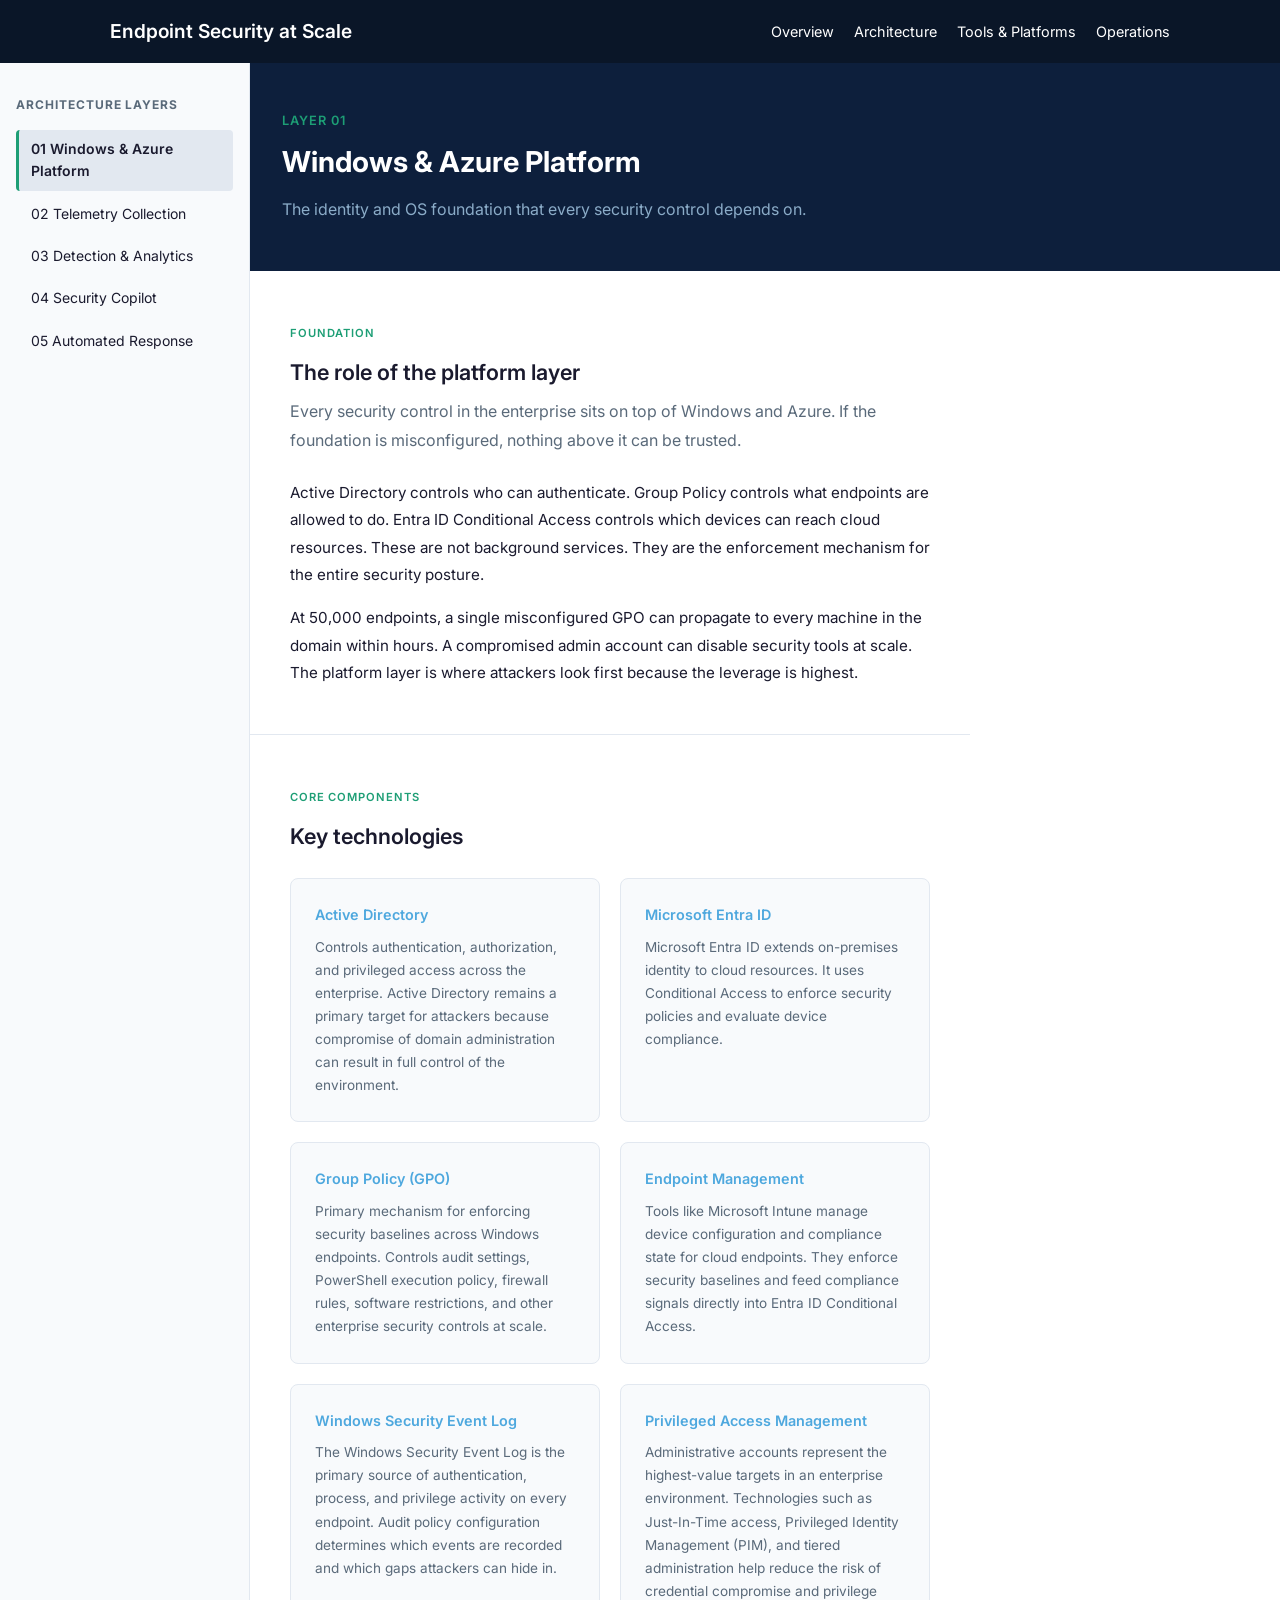
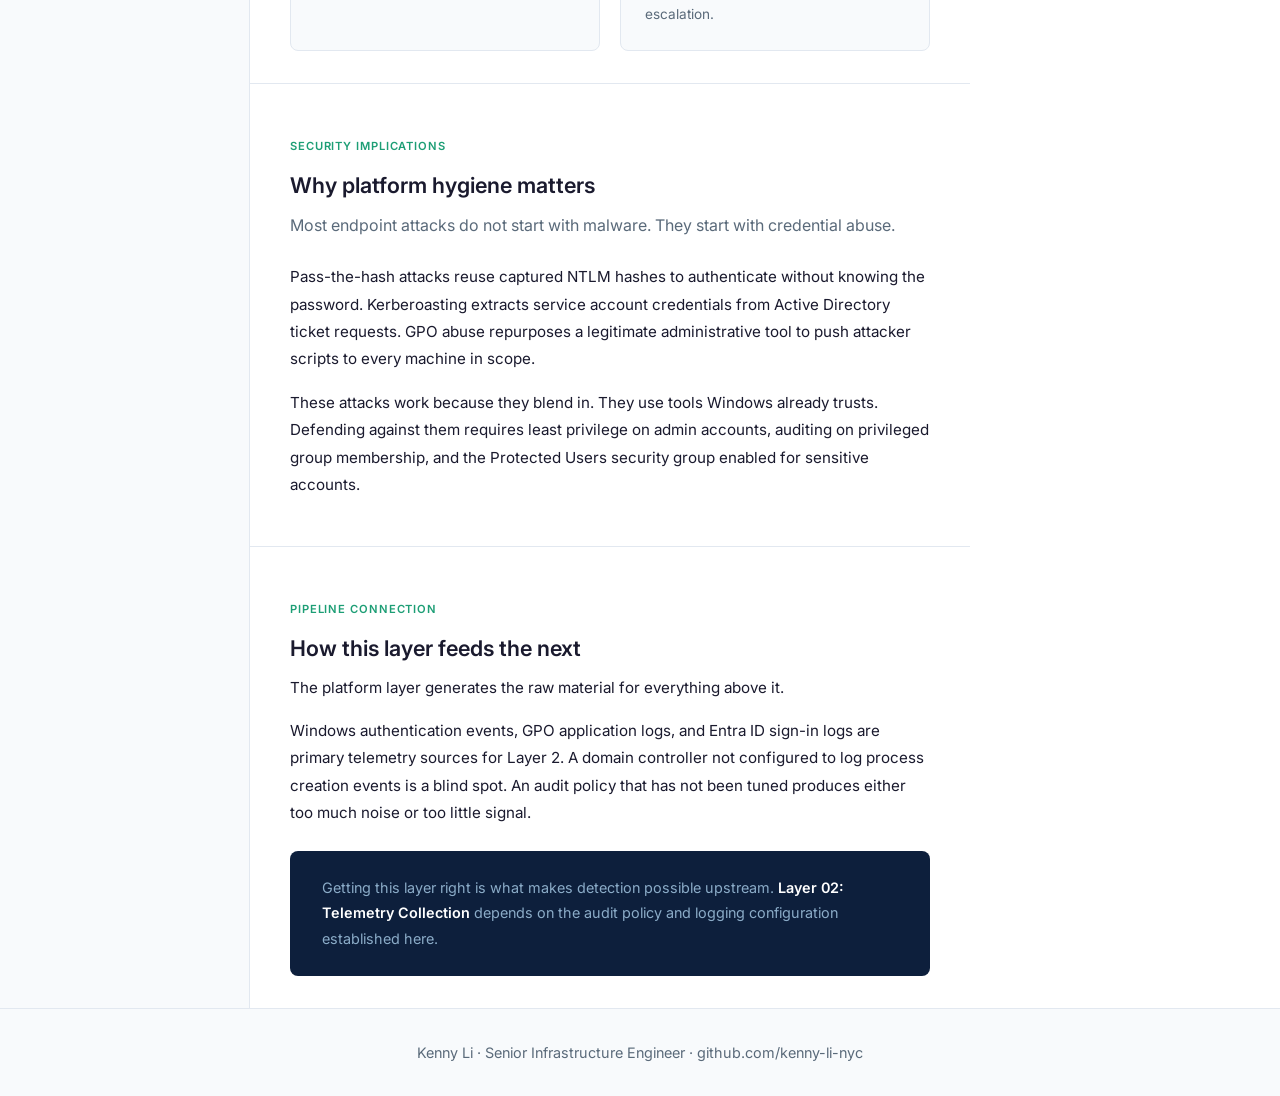
==== layer1.html @ 21ee300d "style: rename Microsoft Intune section to Endpoint Management Co-authored-by: aider (gemini/gemini-3" ====
<!DOCTYPE html>
<html lang="en">
<head>
    <meta charset="UTF-8">
    <meta name="viewport" content="width=device-width, initial-scale=1.0">
    <title>Windows & Azure Platform | Endpoint Security at Scale</title>
    <link rel="preconnect" href="https://fonts.googleapis.com">
    <link rel="preconnect" href="https://fonts.gstatic.com" crossorigin>
    <link href="https://fonts.googleapis.com/css2?family=Inter:wght@400;600&display=swap" rel="stylesheet">
    <link rel="stylesheet" href="assets/style.css">
</head>
<body>

    <nav class="navbar">
        <div class="container nav-container">
            <a href="index.html" class="nav-logo">Endpoint Security at Scale</a>
            <button class="menu-toggle" aria-label="Toggle menu">☰</button>
            <ul class="nav-links">
                <li><a href="index.html">Overview</a></li>
                <li><a href="layer1.html">Architecture</a></li>
                <li><a href="tools.html">Tools & Platforms</a></li>
                <li><a href="operations.html">Operations</a></li>
            </ul>
        </div>
    </nav>

    <div class="page-layout">
        <aside class="sidebar">
            <h4>Architecture Layers</h4>
            <ul>
                <li><a href="layer1.html" class="active">01 Windows & Azure Platform</a></li>
                <li><a href="layer2.html">02 Telemetry Collection</a></li>
                <li><a href="layer3.html">03 Detection & Analytics</a></li>
                <li><a href="layer4.html">04 Security Copilot</a></li>
                <li><a href="layer5.html">05 Automated Response</a></li>
            </ul>
        </aside>

        <main class="page-content">
            <header class="page-hero">
                <div class="layer-eyebrow">Layer 01</div>
                <h1>Windows & Azure Platform</h1>
                <p class="purpose">The identity and OS foundation that every security control depends on.</p>
            </header>

            <section class="page-body">
                <div class="content-block">
                    <span class="section-tag">Foundation</span>
                    <h2>The role of the platform layer</h2>
                    <p class="intro">Every security control in the enterprise sits on top of Windows and Azure. If the foundation is misconfigured, nothing above it can be trusted.</p>
                    <p>Active Directory controls who can authenticate. Group Policy controls what endpoints are allowed to do. Entra ID Conditional Access controls which devices can reach cloud resources. These are not background services. They are the enforcement mechanism for the entire security posture.</p>
                    <p>At 50,000 endpoints, a single misconfigured GPO can propagate to every machine in the domain within hours. A compromised admin account can disable security tools at scale. The platform layer is where attackers look first because the leverage is highest.</p>
                </div>

                <div class="content-block">
                    <span class="section-tag">Core components</span>
                    <h2>Key technologies</h2>
                    <div class="tech-grid">
                        <div class="tech-card">
                            <h4>Active Directory</h4>
                            <p>Controls authentication, authorization, and privileged access across the enterprise. Active Directory remains a primary target for attackers because compromise of domain administration can result in full control of the environment.</p>
                        </div>
                        <div class="tech-card">
                            <h4>Microsoft Entra ID</h4>
                            <p>Microsoft Entra ID extends on-premises identity to cloud resources. It uses Conditional Access to enforce security policies and evaluate device compliance.</p>
                        </div>
                        <div class="tech-card">
                            <h4>Group Policy (GPO)</h4>
                            <p>Primary mechanism for enforcing security baselines across Windows endpoints. Controls audit settings, PowerShell execution policy, firewall rules, software restrictions, and other enterprise security controls at scale.</p>
                        </div>
                        <div class="tech-card">
                            <h4>Endpoint Management</h4>
                            <p>Tools like Microsoft Intune manage device configuration and compliance state for cloud endpoints. They enforce security baselines and feed compliance signals directly into Entra ID Conditional Access.</p>
                        </div>
                        <div class="tech-card">
                            <h4>Windows Security Event Log</h4>
                            <p>The Windows Security Event Log is the primary source of authentication, process, and privilege activity on every endpoint. Audit policy configuration determines which events are recorded and which gaps attackers can hide in.</p>
                        </div>
                        <div class="tech-card">
                            <h4>Privileged Access Management</h4>
                            <p>Administrative accounts represent the highest-value targets in an enterprise environment. Technologies such as Just-In-Time access, Privileged Identity Management (PIM), and tiered administration help reduce the risk of credential compromise and privilege escalation.</p>
                        </div>
                    </div>
                </div>

                <div class="content-block">
                    <span class="section-tag">Security implications</span>
                    <h2>Why platform hygiene matters</h2>
                    <p class="intro">Most endpoint attacks do not start with malware. They start with credential abuse.</p>
                    <p>Pass-the-hash attacks reuse captured NTLM hashes to authenticate without knowing the password. Kerberoasting extracts service account credentials from Active Directory ticket requests. GPO abuse repurposes a legitimate administrative tool to push attacker scripts to every machine in scope.</p>
                    <p>These attacks work because they blend in. They use tools Windows already trusts. Defending against them requires least privilege on admin accounts, auditing on privileged group membership, and the Protected Users security group enabled for sensitive accounts.</p>
                </div>

                <div class="content-block">
                    <span class="section-tag">Pipeline connection</span>
                    <h2>How this layer feeds the next</h2>
                    <p>The platform layer generates the raw material for everything above it.</p>
                    <p>Windows authentication events, GPO application logs, and Entra ID sign-in logs are primary telemetry sources for Layer 2. A domain controller not configured to log process creation events is a blind spot. An audit policy that has not been tuned produces either too much noise or too little signal.</p>
                    <div class="pipeline-note">
                        <p>Getting this layer right is what makes detection possible upstream. <strong>Layer 02: Telemetry Collection</strong> depends on the audit policy and logging configuration established here.</p>
                    </div>
                </div>
            </section>
        </main>
    </div>

    <footer>
        <div class="container">
            <p>Kenny Li · Senior Infrastructure Engineer · github.com/kenny-li-nyc</p>
        </div>
    </footer>

    <script src="assets/nav.js"></script>
</body>
</html>
---- assets/style.css ----
:root {
    --navy-dark: #0a1628;
    --navy-mid: #0d1f3c;
    --navy-border: #1e3a5f;
    --accent-blue: #4ea8de;
    --accent-teal: #1D9E75;
    --text-primary: #1a1a2e;
    --text-muted: #5a6a7a;
    --border-light: #e2e8f0;
    --bg-surface: #f8fafc;
}

* {
    box-sizing: border-box;
    margin: 0;
    padding: 0;
}

body {
    font-family: 'Inter', sans-serif;
    line-height: 1.6;
    color: var(--text-primary);
    background-color: #ffffff;
}

.container {
    max-width: 1100px;
    margin: 0 auto;
    padding: 0 20px;
}

/* Navbar */
.navbar {
    background-color: var(--navy-dark);
    color: white;
    padding: 1rem 0;
}

.nav-container {
    display: flex;
    justify-content: space-between;
    align-items: center;
}

.nav-logo {
    font-weight: 600;
    font-size: 1.2rem;
    color: white;
    text-decoration: none;
}

.nav-links {
    list-style: none;
    display: flex;
    gap: 20px;
}

.nav-links a {
    color: white;
    text-decoration: none;
    font-size: 0.9rem;
}

.menu-toggle {
    display: none;
    background: none;
    border: none;
    color: white;
    font-size: 1.5rem;
    cursor: pointer;
}

/* Hero */
.hero {
    background-color: var(--navy-mid);
    color: white;
    padding: 4rem 0;
    text-align: center;
}

.hero h1 {
    font-size: 2.5rem;
    margin-bottom: 1rem;
}

.hero .subtitle {
    color: var(--accent-blue);
    font-size: 1.2rem;
    max-width: 800px;
    margin: 0 auto 1.5rem;
}

.byline {
    color: var(--text-muted);
    font-size: 0.9rem;
}

/* Grid */
.layer-grid {
    display: grid;
    grid-template-columns: repeat(auto-fit, minmax(280px, 1fr));
    gap: 1.5rem;
    margin: 3rem 0;
}

.card {
    display: block;
    padding: 2rem;
    border: 1px solid var(--border-light);
    border-radius: 8px;
    text-decoration: none;
    color: var(--text-primary);
    background: #ffffff;
    transition: border-color 0.2s;
}

.card:hover {
    border-color: var(--accent-teal);
}

.card .layer-num {
    display: block;
    font-size: 0.75rem;
    font-weight: 600;
    color: var(--accent-teal);
    letter-spacing: 0.06em;
    text-transform: uppercase;
    margin-bottom: 0.5rem;
}

.card h3 {
    font-size: 1rem;
    font-weight: 600;
    margin-bottom: 0.75rem;
    color: var(--text-primary);
}

.card p {
    font-size: 0.875rem;
    line-height: 1.7;
    color: var(--text-muted);
    margin: 0;
}

/* Content */
.content-section {
    margin-bottom: 4rem;
}

.content-section h2 {
    margin-bottom: 1.5rem;
}

.content-section p {
    margin-bottom: 1rem;
}

/* Architecture Diagram */
.architecture-diagram {
    margin: 2.5rem 0;
    border-radius: 12px;
    overflow: hidden;
}

.diagram-caption {
    text-align: center;
    font-size: 0.8rem;
    color: var(--text-muted);
    margin-top: 0.5rem;
}

/* Footer */
footer {
    background-color: var(--bg-surface);
    padding: 2rem 0;
    text-align: center;
    border-top: 1px solid var(--border-light);
    color: var(--text-muted);
    font-size: 0.9rem;
}

/* Mobile */
@media (max-width: 768px) {
    .menu-toggle {
        display: block;
    }
    .nav-links {
        display: none;
        flex-direction: column;
        position: absolute;
        top: 60px;
        left: 0;
        width: 100%;
        background: var(--navy-dark);
        padding: 1rem;
    }
    .nav-links.active {
        display: flex;
    }
}

.page-layout { display: flex; min-height: 80vh; }
.sidebar { width: 250px; flex-shrink: 0; padding: 2rem 1rem;
    border-right: 1px solid var(--border-light); background: var(--bg-surface); }
.sidebar h4 { font-size: 0.75rem; text-transform: uppercase;
    letter-spacing: 0.08em; color: var(--text-muted); margin-bottom: 1rem; }
.sidebar ul { list-style: none; }
.sidebar ul li { margin-bottom: 0.25rem; }
.sidebar ul li a { display: block; padding: 0.5rem 0.75rem;
    font-size: 0.875rem; color: var(--text-primary); text-decoration: none;
    border-radius: 4px; border-left: 3px solid transparent; }
.sidebar ul li a:hover { background: var(--border-light); }
.sidebar ul li a.active { border-left-color: var(--accent-teal);
    font-weight: 600; background: var(--border-light); }
.sidebar .layer-label { font-size: 0.75rem; color: var(--text-muted);
    display: block; padding-left: 0.75rem; margin-top: 0.1rem; }
.page-content { flex: 1; min-width: 0; }
.page-hero { background: var(--navy-mid); color: white; padding: 3rem 2rem; }
.page-hero .layer-eyebrow { color: var(--accent-teal); font-size: 0.8rem;
    font-weight: 600; letter-spacing: 0.08em; text-transform: uppercase;
    margin-bottom: 0.5rem; }
.page-hero h1 { font-size: 1.8rem; margin-bottom: 0.75rem; }
.page-hero .purpose { color: #8bacc8; font-size: 1rem; max-width: 640px; }
.page-body { padding: 0; max-width: 100%; }
.content-block { padding: 3rem 2.5rem 2rem; border-bottom: 1px solid
    var(--border-light); max-width: 720px; }
.content-block:last-child { border-bottom: none; }
.content-block h2 { font-size: 1.35rem; font-weight: 600;
    color: var(--text-primary); margin-bottom: 0.5rem; }
.content-block .section-tag { display: inline-block; font-size: 0.7rem;
    font-weight: 600; letter-spacing: 0.08em; text-transform: uppercase;
    color: var(--accent-teal); margin-bottom: 0.75rem; }
.content-block p { font-size: 0.95rem; line-height: 1.8;
    color: var(--text-primary); margin-bottom: 1rem; max-width: 680px; }
.content-block p.intro { font-size: 1rem; color: var(--text-muted);
    line-height: 1.8; margin-bottom: 1.5rem; font-weight: 400; }
.tech-grid { display: grid; grid-template-columns: repeat(auto-fit,
    minmax(220px, 1fr)); gap: 1.25rem; margin-top: 1.5rem;
    max-width: 720px; }
.tech-card { padding: 1.5rem; border: 1px solid var(--border-light);
    border-radius: 8px; background: var(--bg-surface); }
.tech-card h4 { font-size: 0.9rem; font-weight: 600;
    color: var(--accent-blue); margin-bottom: 0.6rem; }
.tech-card p { font-size: 0.85rem; line-height: 1.7;
    color: var(--text-muted); margin: 0; }
.pipeline-note { background: var(--navy-mid); color: #8bacc8;
    border-radius: 8px; padding: 1.5rem 2rem; margin-top: 1.5rem;
    max-width: 680px; }
.pipeline-note p { color: #8bacc8; margin: 0; font-size: 0.9rem;
    line-height: 1.8; }
.pipeline-note strong { color: white; font-weight: 600; }
@media (max-width: 768px) {
    .page-layout { flex-direction: column; }
    .sidebar { width: 100%; border-right: none;
        border-bottom: 1px solid var(--border-light); } }


/* Diagram section - sits between hero and main, has its own background */
.diagram-section {
    background-color: #f0f4f8;
    border-top: 1px solid var(--border-light);
    border-bottom: 1px solid var(--border-light);
    padding: 2.5rem 0 2rem;
}

.diagram-label {
    text-align: center;
    font-size: 0.75rem;
    font-weight: 600;
    letter-spacing: 0.08em;
    text-transform: uppercase;
    color: var(--text-muted);
    margin-bottom: 1.25rem;
}

.architecture-diagram {
    background-color: #0a1628;
    border-radius: 10px;
    overflow: hidden;
    padding: 1.5rem 1rem;
    border: 1px solid #1e3a5f;
}
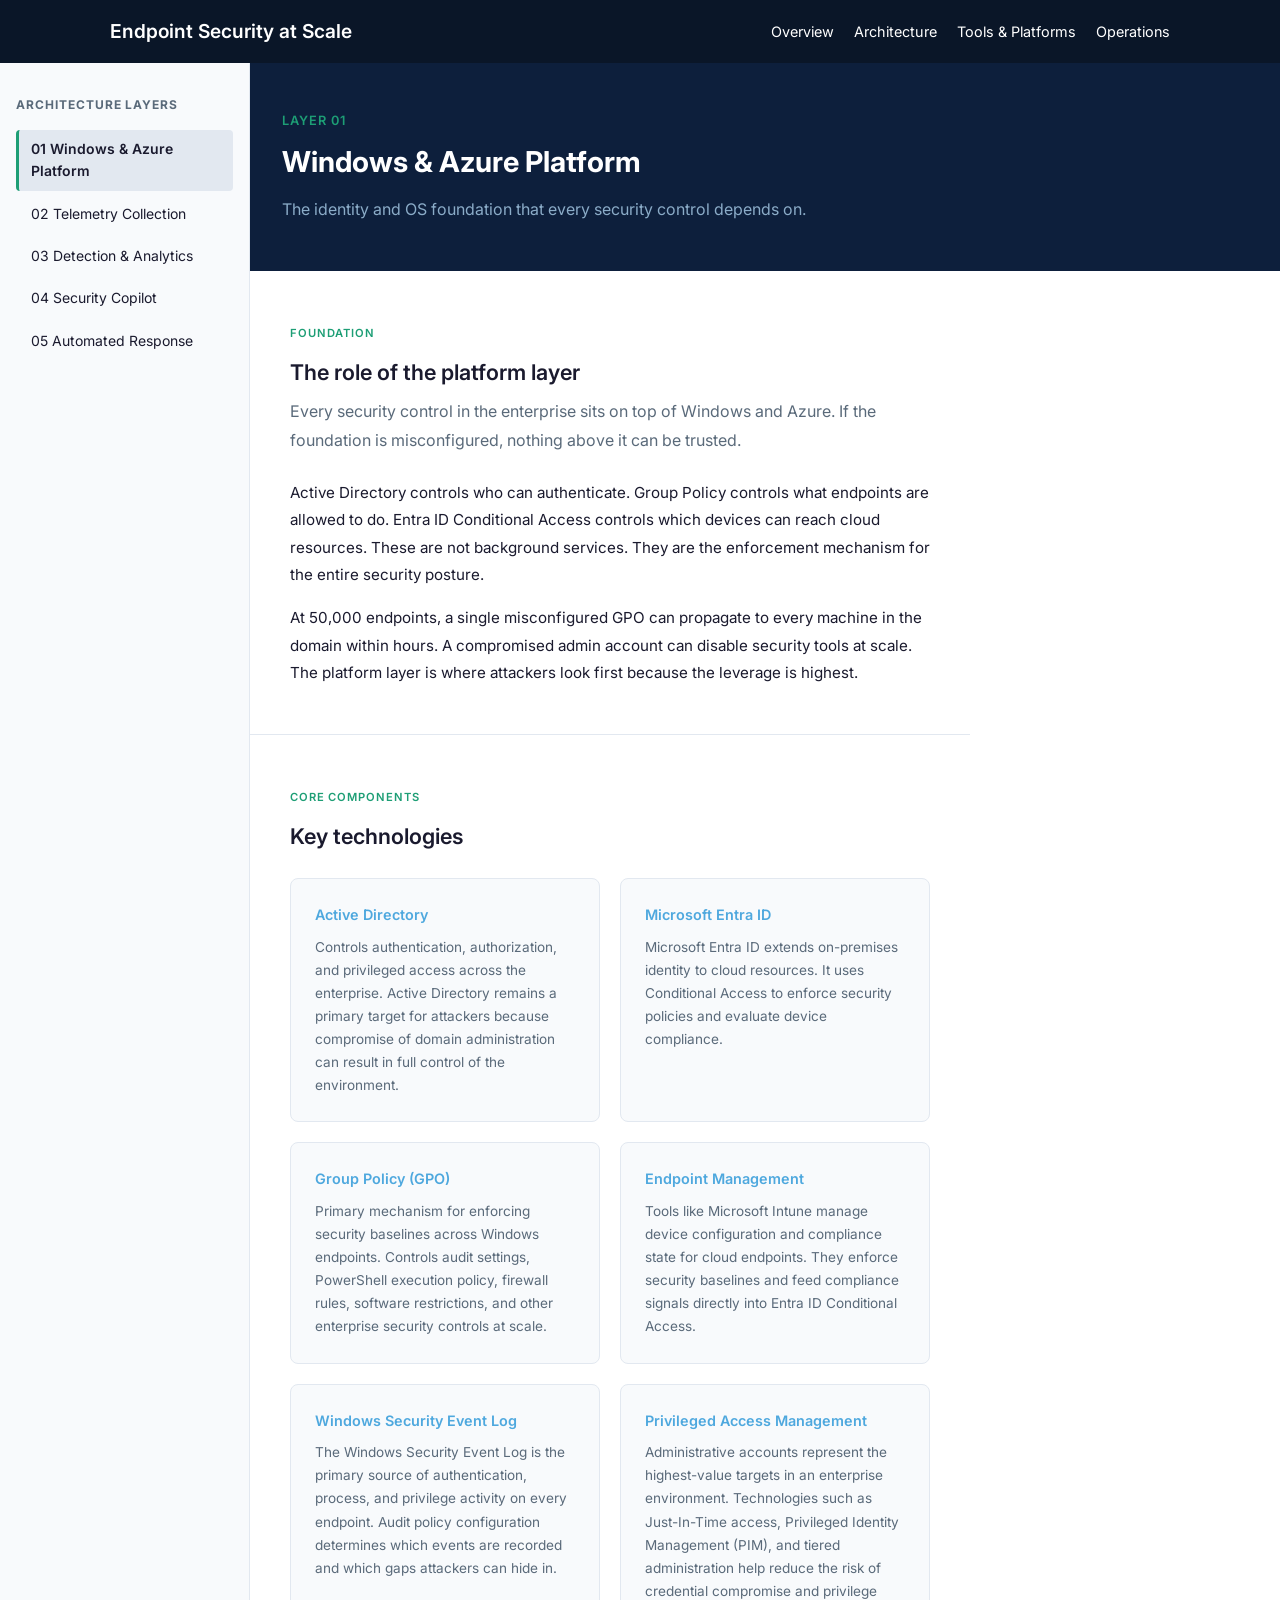
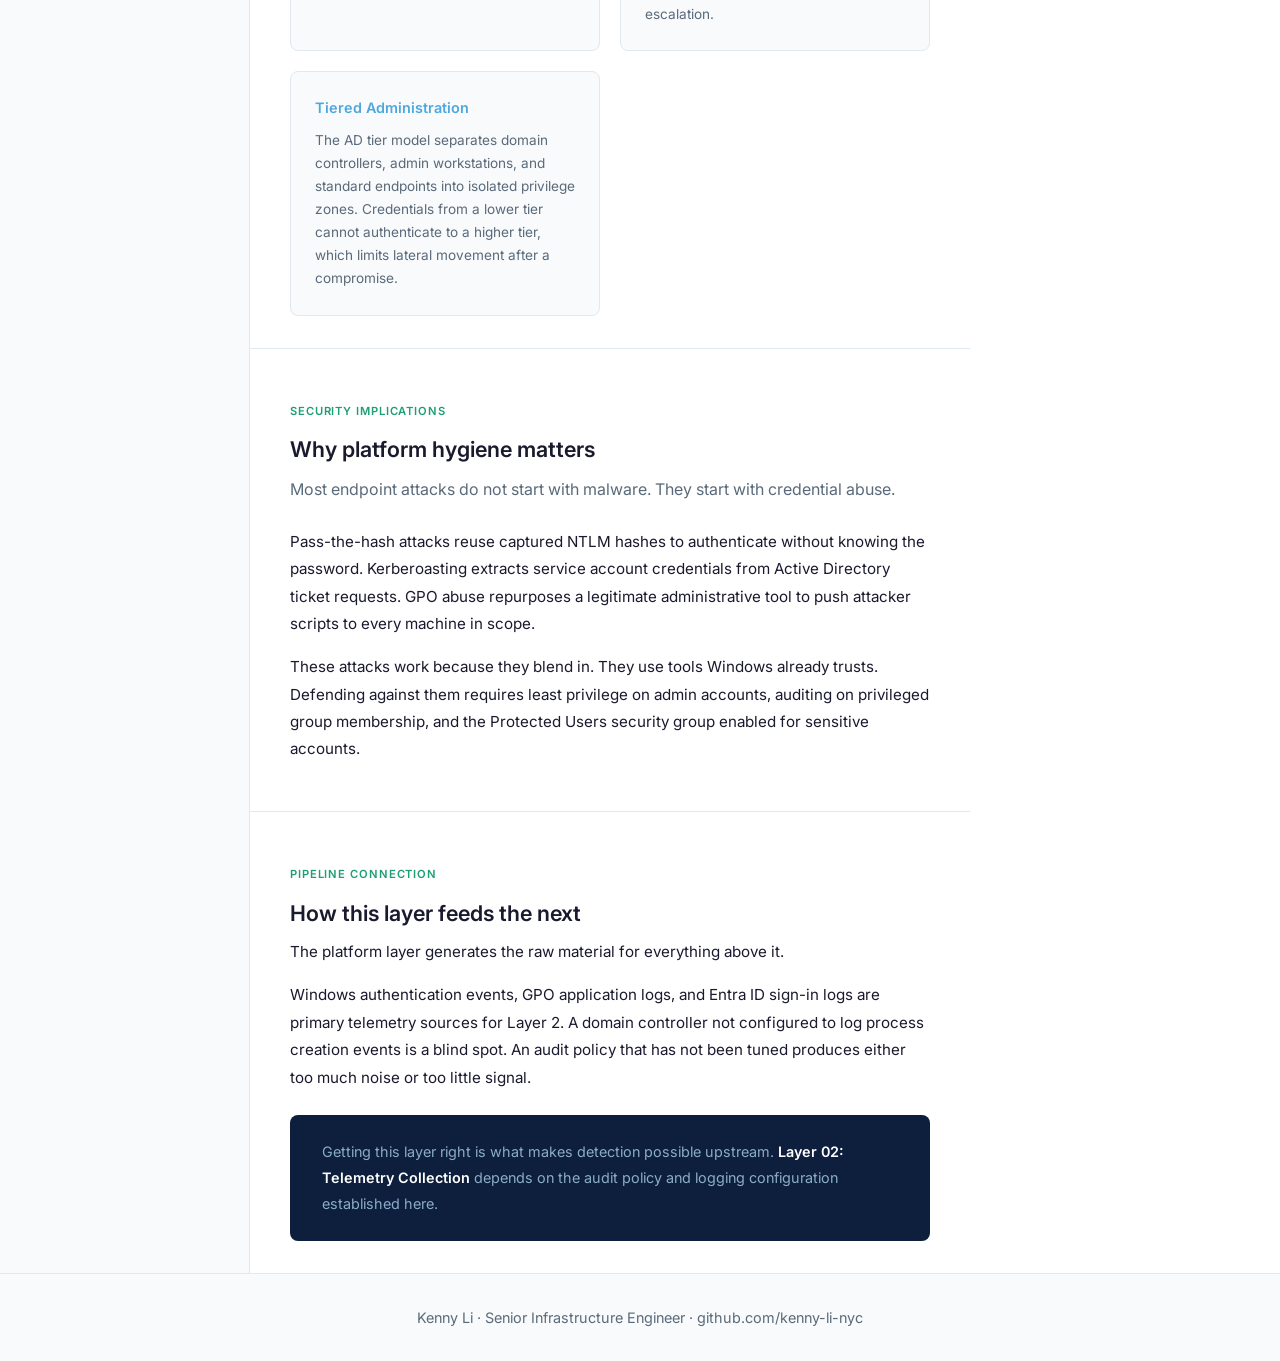
==== commit ebfdb3e6: "feat: add Tiered Administration tech card to layer1.html Co-authored-by: aider (gemini/gemini-3.1-fl" ====
--- a/layer1.html
+++ b/layer1.html
@@ -80,6 +80,10 @@
                             <h4>Privileged Access Management</h4>
                             <p>Administrative accounts represent the highest-value targets in an enterprise environment. Technologies such as Just-In-Time access, Privileged Identity Management (PIM), and tiered administration help reduce the risk of credential compromise and privilege escalation.</p>
                         </div>
+                        <div class="tech-card">
+                            <h4>Tiered Administration</h4>
+                            <p>The AD tier model separates domain controllers, admin workstations, and standard endpoints into isolated privilege zones. Credentials from a lower tier cannot authenticate to a higher tier, which limits lateral movement after a compromise.</p>
+                        </div>
                     </div>
                 </div>
 
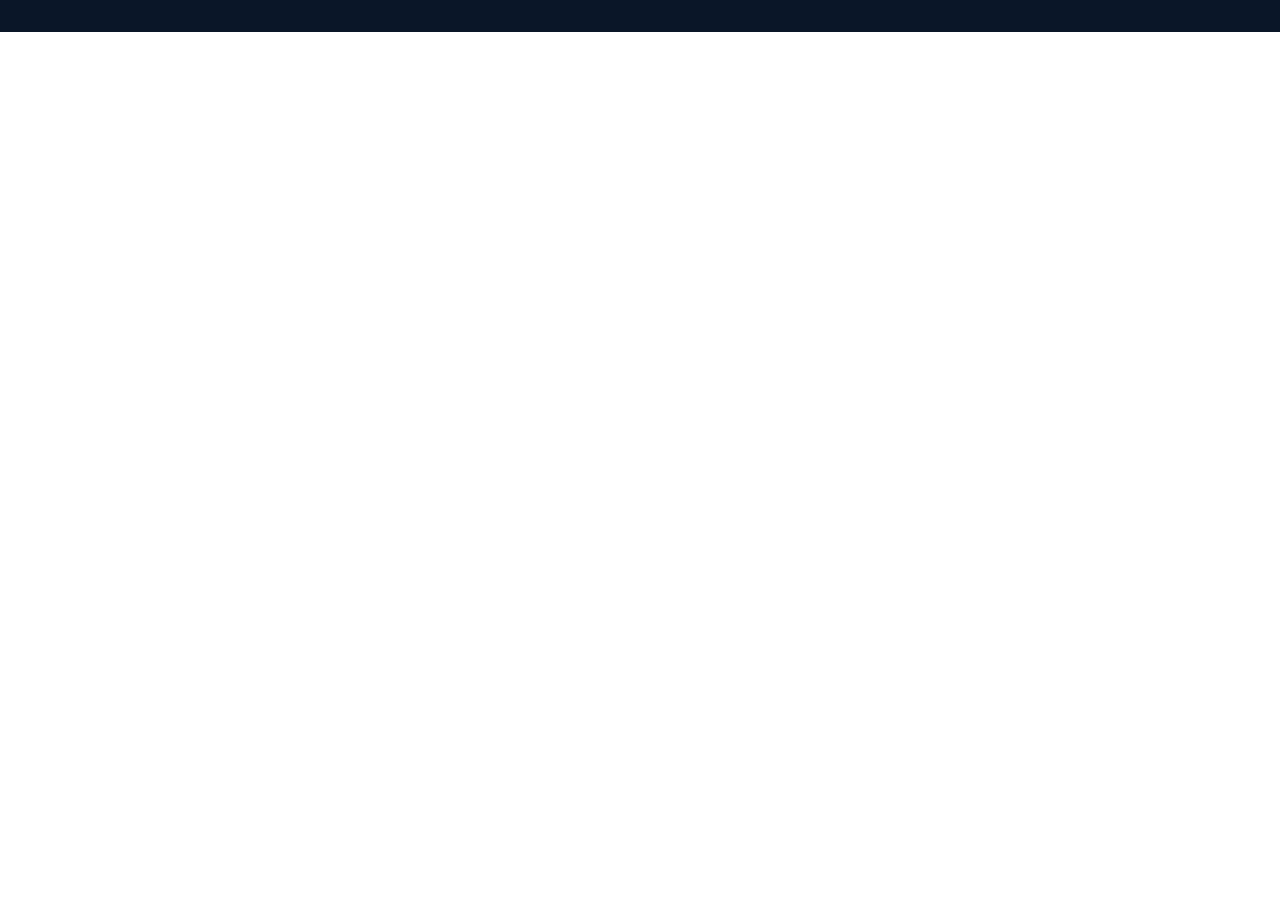
==== commit 23ed6c9d: "refactor: simplify tech card descriptions in layer1.html Co-authored-by: aider (gemini/gemini-3.1-fl" ====
--- a/layer1.html
+++ b/layer1.html
@@ -13,107 +13,4 @@
 
     <nav class="navbar">
         <div class="container nav-container">
-            <a href="index.html" class="nav-logo">Endpoint Security at Scale</a>
-            <button class="menu-toggle" aria-label="Toggle menu">☰</button>
-            <ul class="nav-links">
-                <li><a href="index.html">Overview</a></li>
-                <li><a href="layer1.html">Architecture</a></li>
-                <li><a href="tools.html">Tools & Platforms</a></li>
-                <li><a href="operations.html">Operations</a></li>
-            </ul>
-        </div>
-    </nav>
-
-    <div class="page-layout">
-        <aside class="sidebar">
-            <h4>Architecture Layers</h4>
-            <ul>
-                <li><a href="layer1.html" class="active">01 Windows & Azure Platform</a></li>
-                <li><a href="layer2.html">02 Telemetry Collection</a></li>
-                <li><a href="layer3.html">03 Detection & Analytics</a></li>
-                <li><a href="layer4.html">04 Security Copilot</a></li>
-                <li><a href="layer5.html">05 Automated Response</a></li>
-            </ul>
-        </aside>
-
-        <main class="page-content">
-            <header class="page-hero">
-                <div class="layer-eyebrow">Layer 01</div>
-                <h1>Windows & Azure Platform</h1>
-                <p class="purpose">The identity and OS foundation that every security control depends on.</p>
-            </header>
-
-            <section class="page-body">
-                <div class="content-block">
-                    <span class="section-tag">Foundation</span>
-                    <h2>The role of the platform layer</h2>
-                    <p class="intro">Every security control in the enterprise sits on top of Windows and Azure. If the foundation is misconfigured, nothing above it can be trusted.</p>
-                    <p>Active Directory controls who can authenticate. Group Policy controls what endpoints are allowed to do. Entra ID Conditional Access controls which devices can reach cloud resources. These are not background services. They are the enforcement mechanism for the entire security posture.</p>
-                    <p>At 50,000 endpoints, a single misconfigured GPO can propagate to every machine in the domain within hours. A compromised admin account can disable security tools at scale. The platform layer is where attackers look first because the leverage is highest.</p>
-                </div>
-
-                <div class="content-block">
-                    <span class="section-tag">Core components</span>
-                    <h2>Key technologies</h2>
-                    <div class="tech-grid">
-                        <div class="tech-card">
-                            <h4>Active Directory</h4>
-                            <p>Controls authentication, authorization, and privileged access across the enterprise. Active Directory remains a primary target for attackers because compromise of domain administration can result in full control of the environment.</p>
-                        </div>
-                        <div class="tech-card">
-                            <h4>Microsoft Entra ID</h4>
-                            <p>Microsoft Entra ID extends on-premises identity to cloud resources. It uses Conditional Access to enforce security policies and evaluate device compliance.</p>
-                        </div>
-                        <div class="tech-card">
-                            <h4>Group Policy (GPO)</h4>
-                            <p>Primary mechanism for enforcing security baselines across Windows endpoints. Controls audit settings, PowerShell execution policy, firewall rules, software restrictions, and other enterprise security controls at scale.</p>
-                        </div>
-                        <div class="tech-card">
-                            <h4>Endpoint Management</h4>
-                            <p>Tools like Microsoft Intune manage device configuration and compliance state for cloud endpoints. They enforce security baselines and feed compliance signals directly into Entra ID Conditional Access.</p>
-                        </div>
-                        <div class="tech-card">
-                            <h4>Windows Security Event Log</h4>
-                            <p>The Windows Security Event Log is the primary source of authentication, process, and privilege activity on every endpoint. Audit policy configuration determines which events are recorded and which gaps attackers can hide in.</p>
-                        </div>
-                        <div class="tech-card">
-                            <h4>Privileged Access Management</h4>
-                            <p>Administrative accounts represent the highest-value targets in an enterprise environment. Technologies such as Just-In-Time access, Privileged Identity Management (PIM), and tiered administration help reduce the risk of credential compromise and privilege escalation.</p>
-                        </div>
-                        <div class="tech-card">
-                            <h4>Tiered Administration</h4>
-                            <p>The AD tier model separates domain controllers, admin workstations, and standard endpoints into isolated privilege zones. Credentials from a lower tier cannot authenticate to a higher tier, which limits lateral movement after a compromise.</p>
-                        </div>
-                    </div>
-                </div>
-
-                <div class="content-block">
-                    <span class="section-tag">Security implications</span>
-                    <h2>Why platform hygiene matters</h2>
-                    <p class="intro">Most endpoint attacks do not start with malware. They start with credential abuse.</p>
-                    <p>Pass-the-hash attacks reuse captured NTLM hashes to authenticate without knowing the password. Kerberoasting extracts service account credentials from Active Directory ticket requests. GPO abuse repurposes a legitimate administrative tool to push attacker scripts to every machine in scope.</p>
-                    <p>These attacks work because they blend in. They use tools Windows already trusts. Defending against them requires least privilege on admin accounts, auditing on privileged group membership, and the Protected Users security group enabled for sensitive accounts.</p>
-                </div>
-
-                <div class="content-block">
-                    <span class="section-tag">Pipeline connection</span>
-                    <h2>How this layer feeds the next</h2>
-                    <p>The platform layer generates the raw material for everything above it.</p>
-                    <p>Windows authentication events, GPO application logs, and Entra ID sign-in logs are primary telemetry sources for Layer 2. A domain controller not configured to log process creation events is a blind spot. An audit policy that has not been tuned produces either too much noise or too little signal.</p>
-                    <div class="pipeline-note">
-                        <p>Getting this layer right is what makes detection possible upstream. <strong>Layer 02: Telemetry Collection</strong> depends on the audit policy and logging configuration established here.</p>
-                    </div>
-                </div>
-            </section>
-        </main>
-    </div>
-
-    <footer>
-        <div class="container">
-            <p>Kenny Li · Senior Infrastructure Engineer · github.com/kenny-li-nyc</p>
-        </div>
-    </footer>
-
-    <script src="assets/nav.js"></script>
-</body>
-</html>
+            <a href="
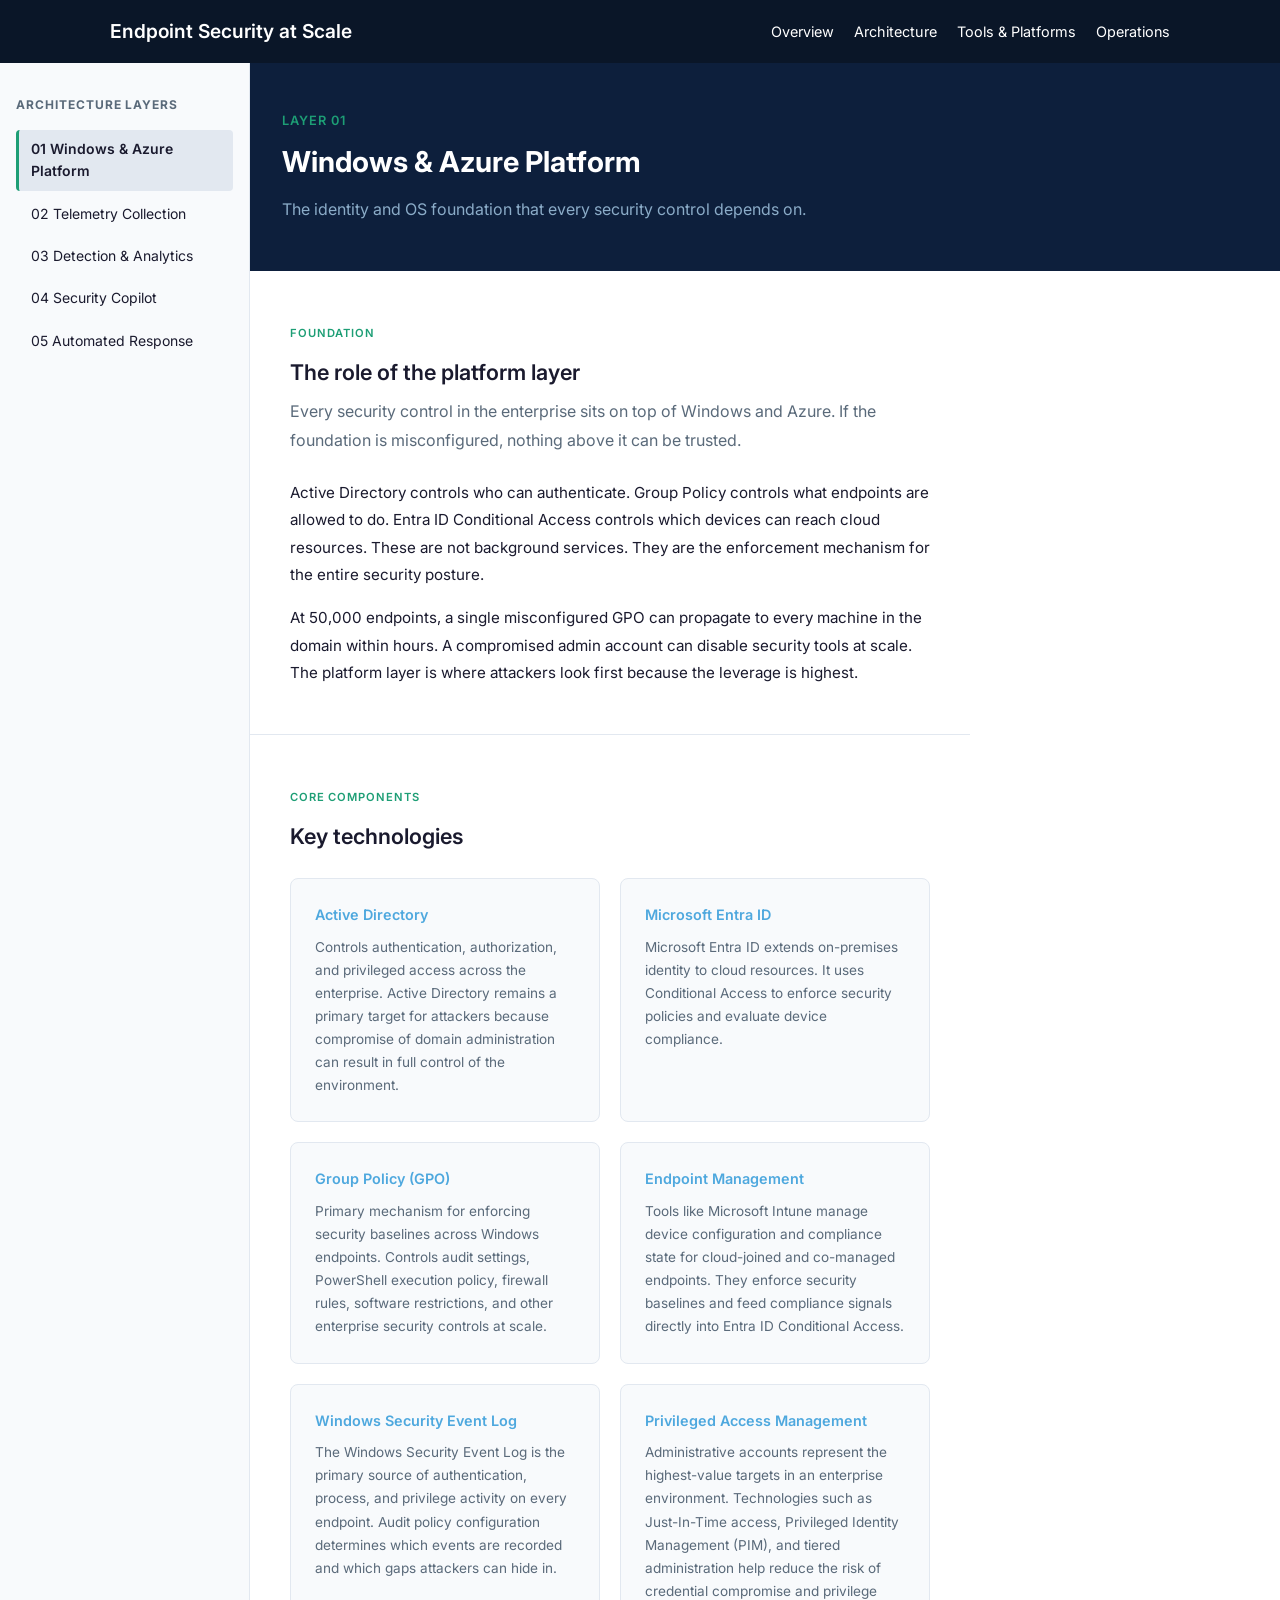
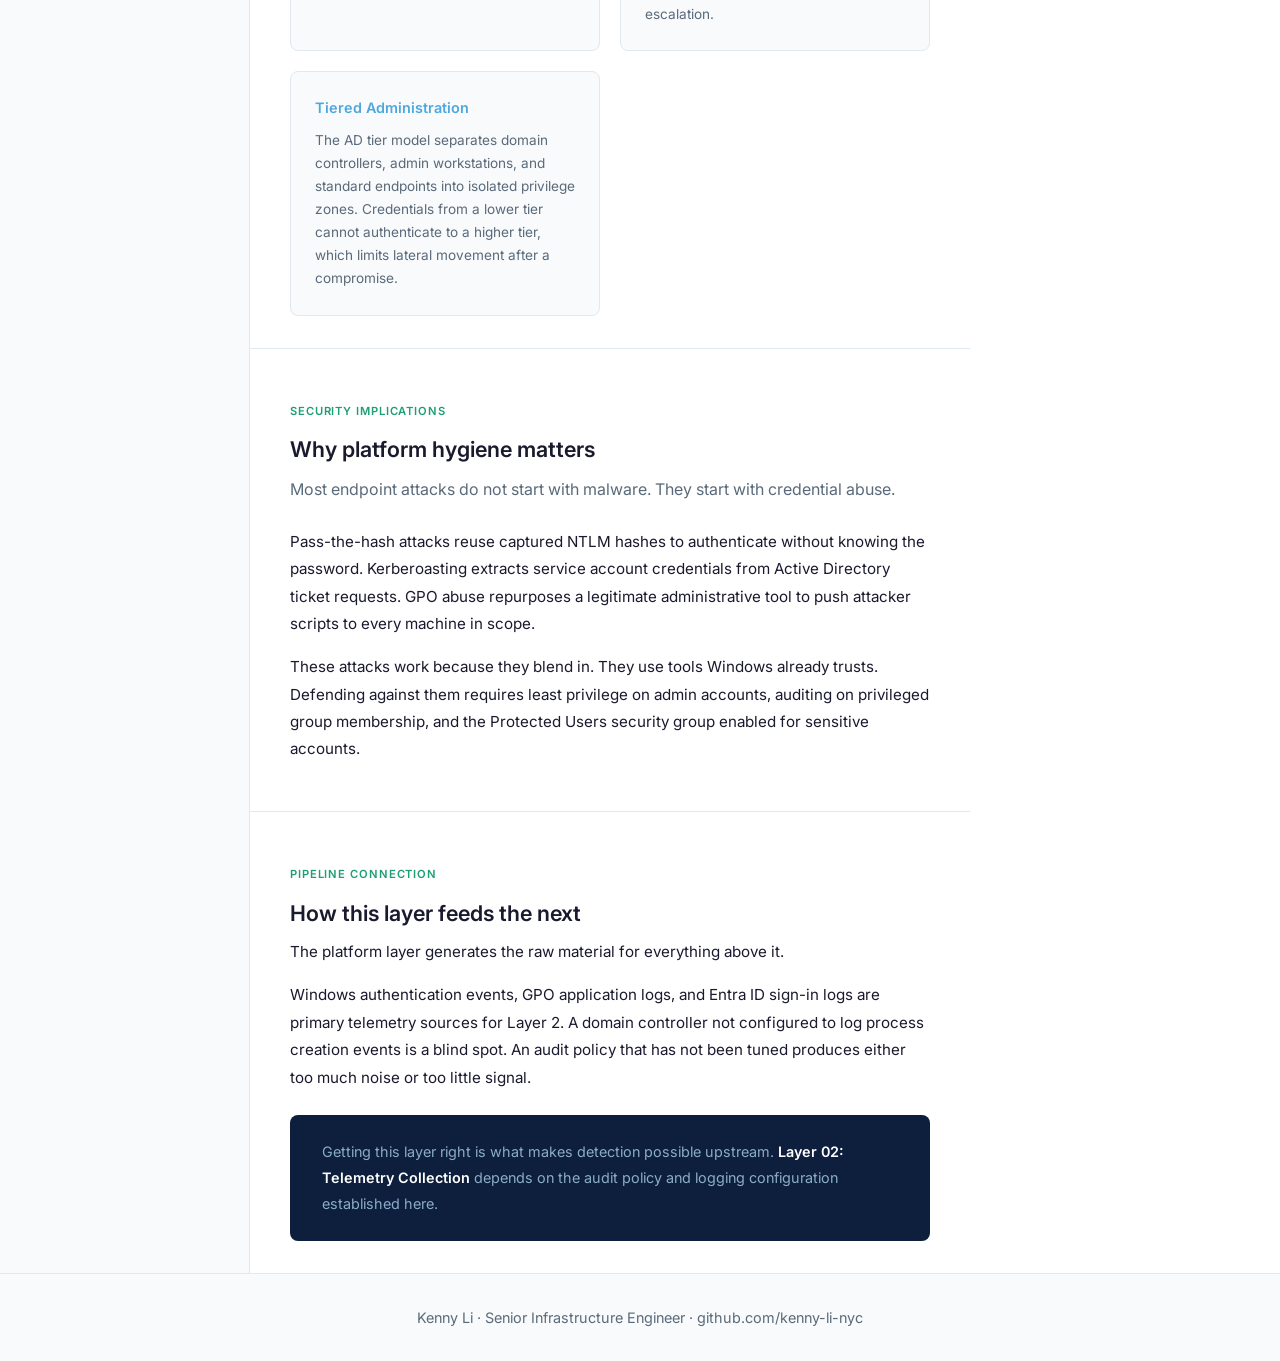
==== commit 5caddb92: "feat: add content to layer 1 architecture page" ====
--- a/layer1.html
+++ b/layer1.html
@@ -13,4 +13,107 @@
 
     <nav class="navbar">
         <div class="container nav-container">
-            <a href="+            <a href="index.html" class="nav-logo">Endpoint Security at Scale</a>
+            <button class="menu-toggle" aria-label="Toggle menu">☰</button>
+            <ul class="nav-links">
+                <li><a href="index.html">Overview</a></li>
+                <li><a href="layer1.html">Architecture</a></li>
+                <li><a href="tools.html">Tools & Platforms</a></li>
+                <li><a href="operations.html">Operations</a></li>
+            </ul>
+        </div>
+    </nav>
+
+    <div class="page-layout">
+        <aside class="sidebar">
+            <h4>Architecture Layers</h4>
+            <ul>
+                <li><a href="layer1.html" class="active">01 Windows & Azure Platform</a></li>
+                <li><a href="layer2.html">02 Telemetry Collection</a></li>
+                <li><a href="layer3.html">03 Detection & Analytics</a></li>
+                <li><a href="layer4.html">04 Security Copilot</a></li>
+                <li><a href="layer5.html">05 Automated Response</a></li>
+            </ul>
+        </aside>
+
+        <main class="page-content">
+            <header class="page-hero">
+                <div class="layer-eyebrow">Layer 01</div>
+                <h1>Windows & Azure Platform</h1>
+                <p class="purpose">The identity and OS foundation that every security control depends on.</p>
+            </header>
+
+            <section class="page-body">
+                <div class="content-block">
+                    <span class="section-tag">Foundation</span>
+                    <h2>The role of the platform layer</h2>
+                    <p class="intro">Every security control in the enterprise sits on top of Windows and Azure. If the foundation is misconfigured, nothing above it can be trusted.</p>
+                    <p>Active Directory controls who can authenticate. Group Policy controls what endpoints are allowed to do. Entra ID Conditional Access controls which devices can reach cloud resources. These are not background services. They are the enforcement mechanism for the entire security posture.</p>
+                    <p>At 50,000 endpoints, a single misconfigured GPO can propagate to every machine in the domain within hours. A compromised admin account can disable security tools at scale. The platform layer is where attackers look first because the leverage is highest.</p>
+                </div>
+
+                <div class="content-block">
+                    <span class="section-tag">Core components</span>
+                    <h2>Key technologies</h2>
+                    <div class="tech-grid">
+                        <div class="tech-card">
+                            <h4>Active Directory</h4>
+                            <p>Controls authentication, authorization, and privileged access across the enterprise. Active Directory remains a primary target for attackers because compromise of domain administration can result in full control of the environment.</p>
+                        </div>
+                        <div class="tech-card">
+                            <h4>Microsoft Entra ID</h4>
+                            <p>Microsoft Entra ID extends on-premises identity to cloud resources. It uses Conditional Access to enforce security policies and evaluate device compliance.</p>
+                        </div>
+                        <div class="tech-card">
+                            <h4>Group Policy (GPO)</h4>
+                            <p>Primary mechanism for enforcing security baselines across Windows endpoints. Controls audit settings, PowerShell execution policy, firewall rules, software restrictions, and other enterprise security controls at scale.</p>
+                        </div>
+                        <div class="tech-card">
+                            <h4>Endpoint Management</h4>
+                            <p>Tools like Microsoft Intune manage device configuration and compliance state for cloud-joined and co-managed endpoints. They enforce security baselines and feed compliance signals directly into Entra ID Conditional Access.</p>
+                        </div>
+                        <div class="tech-card">
+                            <h4>Windows Security Event Log</h4>
+                            <p>The Windows Security Event Log is the primary source of authentication, process, and privilege activity on every endpoint. Audit policy configuration determines which events are recorded and which gaps attackers can hide in.</p>
+                        </div>
+                        <div class="tech-card">
+                            <h4>Privileged Access Management</h4>
+                            <p>Administrative accounts represent the highest-value targets in an enterprise environment. Technologies such as Just-In-Time access, Privileged Identity Management (PIM), and tiered administration help reduce the risk of credential compromise and privilege escalation.</p>
+                        </div>
+                        <div class="tech-card">
+                            <h4>Tiered Administration</h4>
+                            <p>The AD tier model separates domain controllers, admin workstations, and standard endpoints into isolated privilege zones. Credentials from a lower tier cannot authenticate to a higher tier, which limits lateral movement after a compromise.</p>
+                        </div>
+                    </div>
+                </div>
+
+                <div class="content-block">
+                    <span class="section-tag">Security implications</span>
+                    <h2>Why platform hygiene matters</h2>
+                    <p class="intro">Most endpoint attacks do not start with malware. They start with credential abuse.</p>
+                    <p>Pass-the-hash attacks reuse captured NTLM hashes to authenticate without knowing the password. Kerberoasting extracts service account credentials from Active Directory ticket requests. GPO abuse repurposes a legitimate administrative tool to push attacker scripts to every machine in scope.</p>
+                    <p>These attacks work because they blend in. They use tools Windows already trusts. Defending against them requires least privilege on admin accounts, auditing on privileged group membership, and the Protected Users security group enabled for sensitive accounts.</p>
+                </div>
+
+                <div class="content-block">
+                    <span class="section-tag">Pipeline connection</span>
+                    <h2>How this layer feeds the next</h2>
+                    <p>The platform layer generates the raw material for everything above it.</p>
+                    <p>Windows authentication events, GPO application logs, and Entra ID sign-in logs are primary telemetry sources for Layer 2. A domain controller not configured to log process creation events is a blind spot. An audit policy that has not been tuned produces either too much noise or too little signal.</p>
+                    <div class="pipeline-note">
+                        <p>Getting this layer right is what makes detection possible upstream. <strong>Layer 02: Telemetry Collection</strong> depends on the audit policy and logging configuration established here.</p>
+                    </div>
+                </div>
+            </section>
+        </main>
+    </div>
+
+    <footer>
+        <div class="container">
+            <p>Kenny Li · Senior Infrastructure Engineer · github.com/kenny-li-nyc</p>
+        </div>
+    </footer>
+
+    <script src="assets/nav.js"></script>
+</body>
+</html>
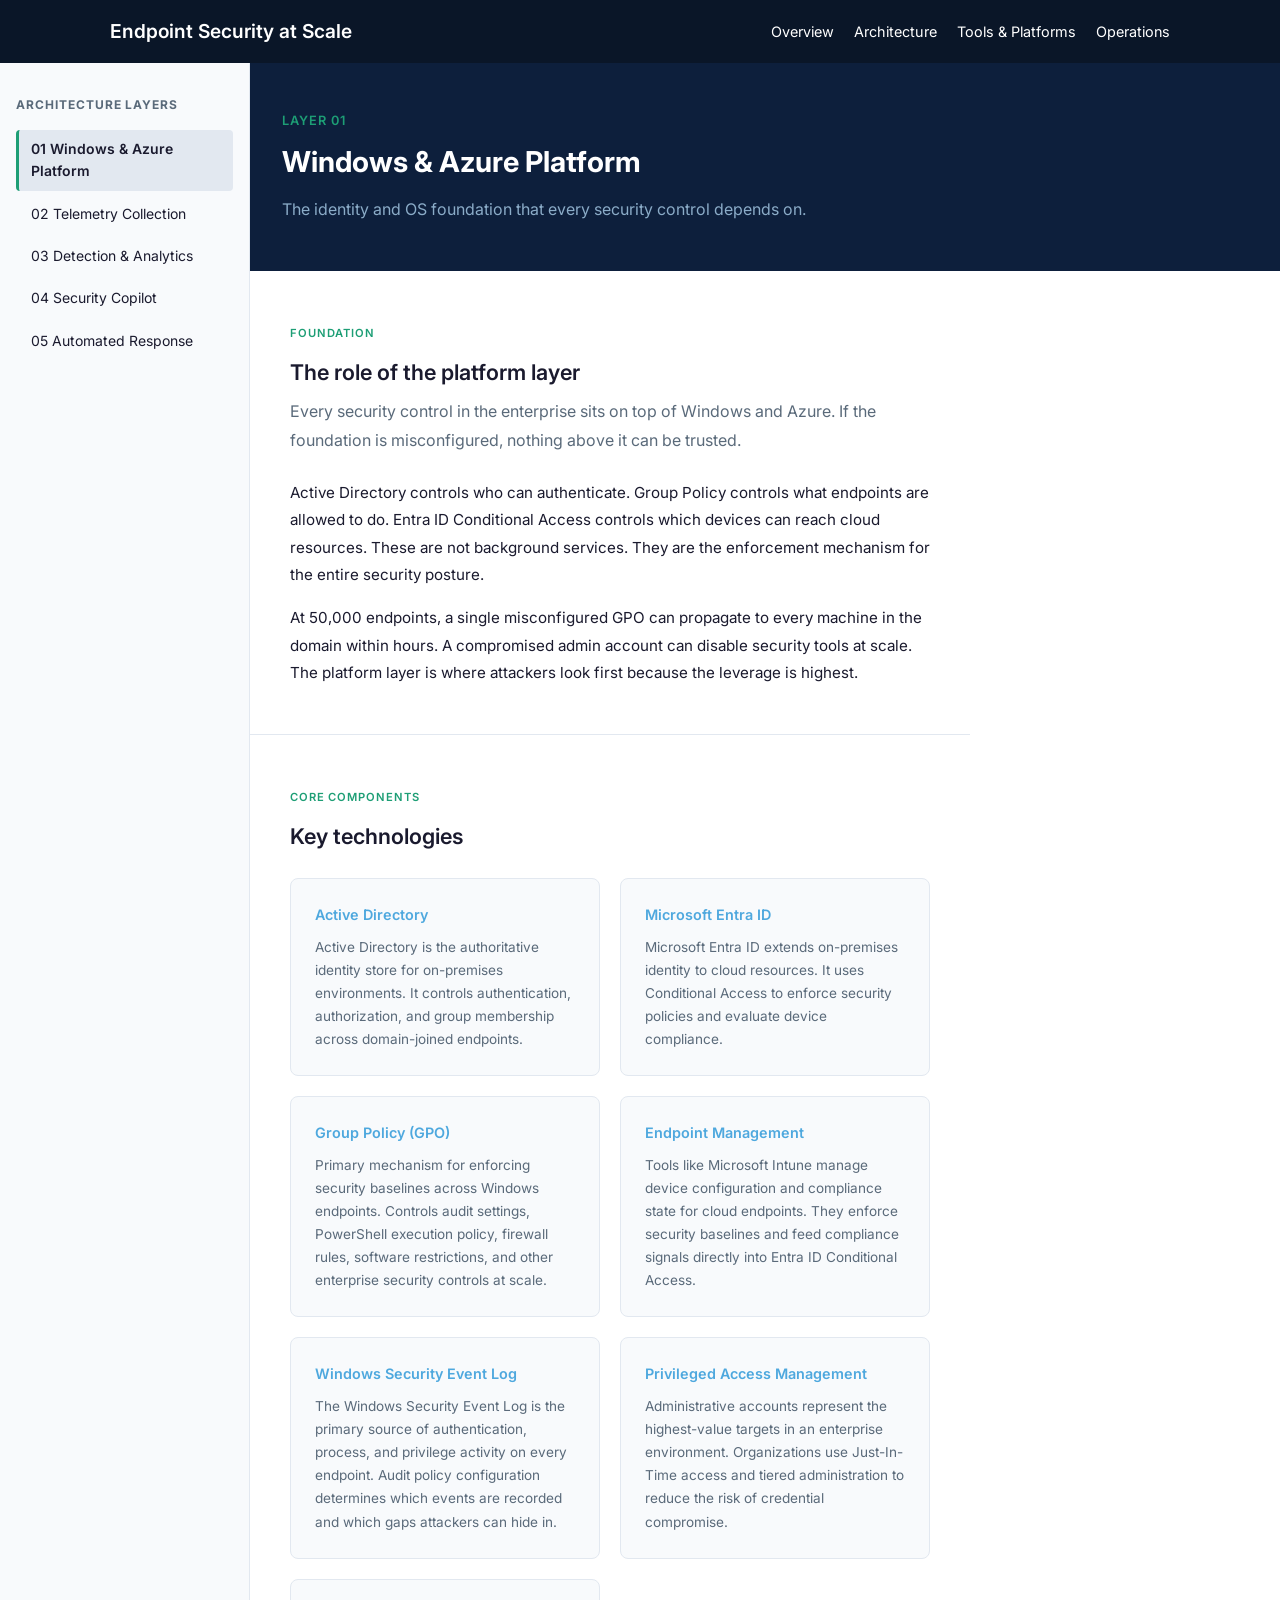
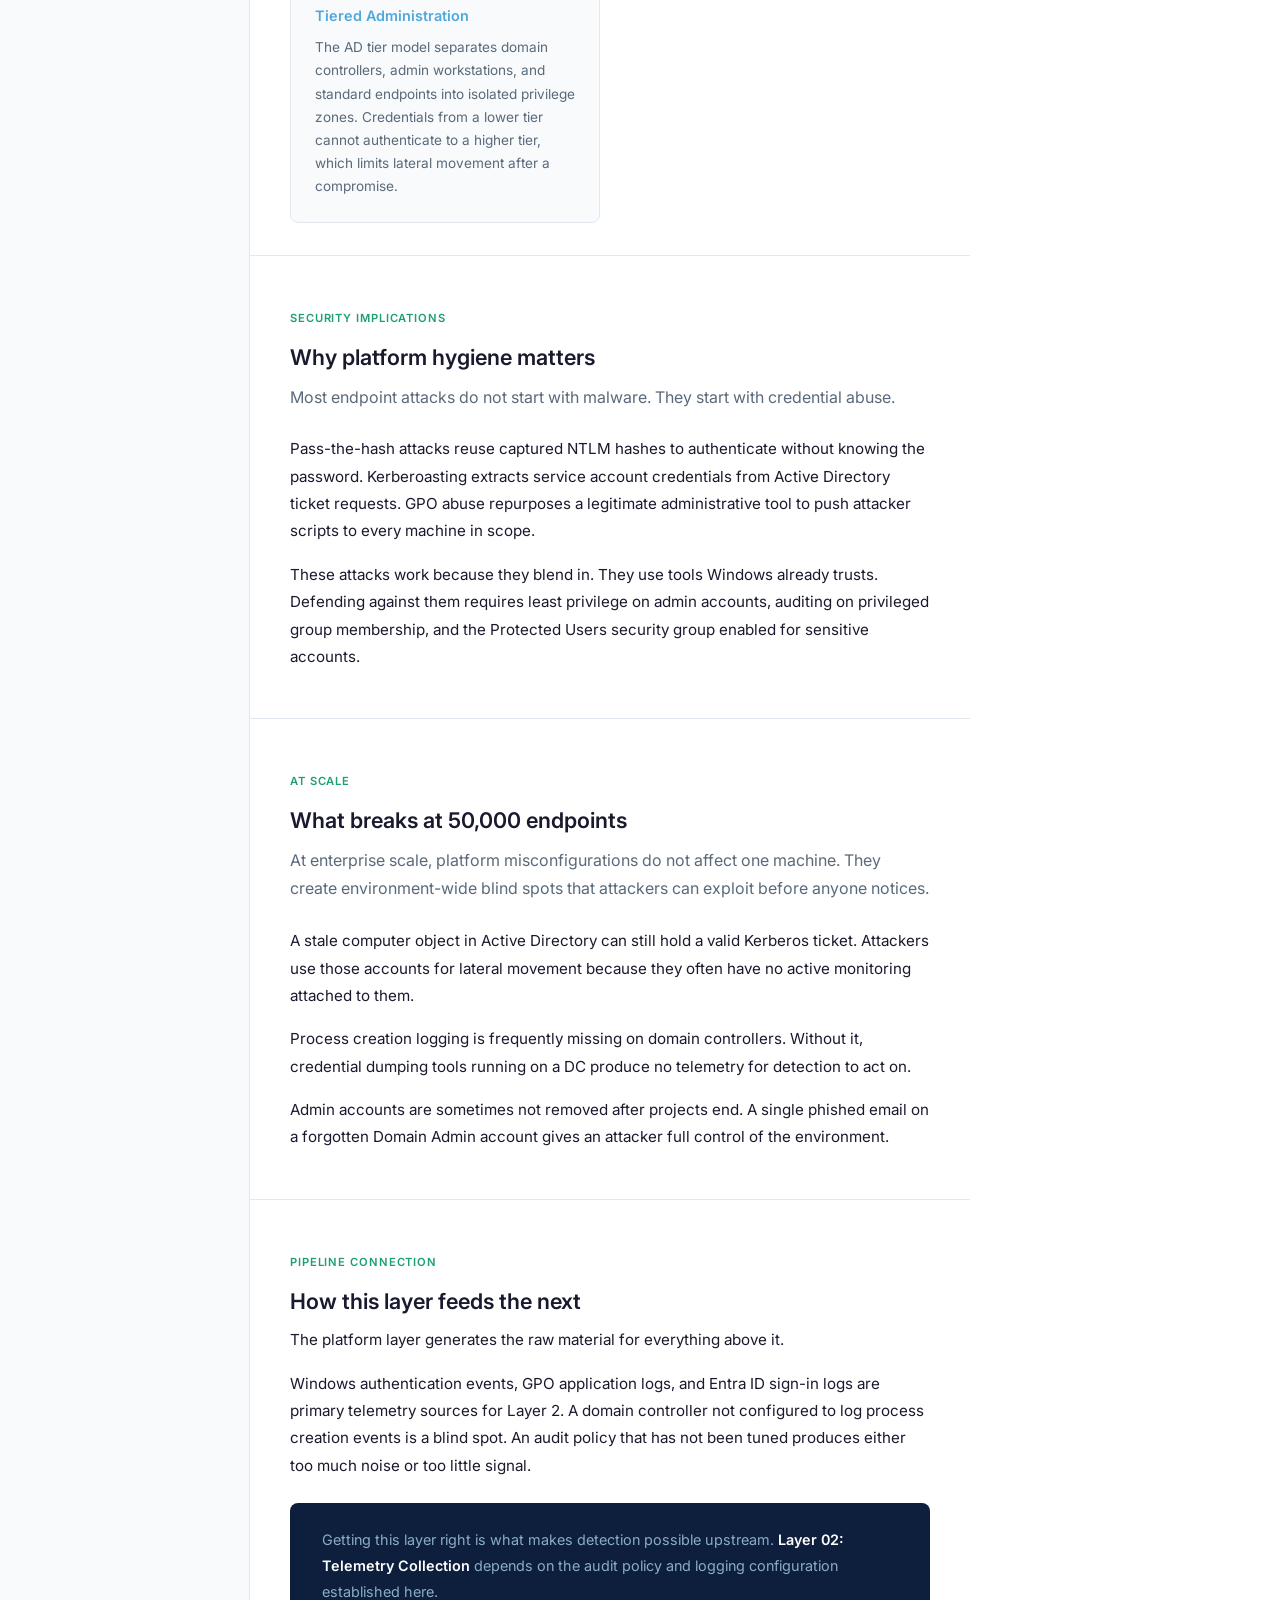
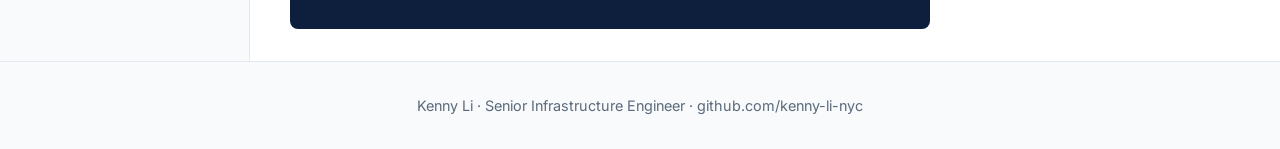
==== commit 77d755dc: "feat: add 'At scale' section to layer1.html Co-authored-by: aider (gemini/gemini-3.1-flash-lite) <ai" ====
--- a/layer1.html
+++ b/layer1.html
@@ -58,7 +58,7 @@
                     <div class="tech-grid">
                         <div class="tech-card">
                             <h4>Active Directory</h4>
-                            <p>Controls authentication, authorization, and privileged access across the enterprise. Active Directory remains a primary target for attackers because compromise of domain administration can result in full control of the environment.</p>
+                            <p>Active Directory is the authoritative identity store for on-premises environments. It controls authentication, authorization, and group membership across domain-joined endpoints.</p>
                         </div>
                         <div class="tech-card">
                             <h4>Microsoft Entra ID</h4>
@@ -70,7 +70,7 @@
                         </div>
                         <div class="tech-card">
                             <h4>Endpoint Management</h4>
-                            <p>Tools like Microsoft Intune manage device configuration and compliance state for cloud-joined and co-managed endpoints. They enforce security baselines and feed compliance signals directly into Entra ID Conditional Access.</p>
+                            <p>Tools like Microsoft Intune manage device configuration and compliance state for cloud endpoints. They enforce security baselines and feed compliance signals directly into Entra ID Conditional Access.</p>
                         </div>
                         <div class="tech-card">
                             <h4>Windows Security Event Log</h4>
@@ -78,7 +78,7 @@
                         </div>
                         <div class="tech-card">
                             <h4>Privileged Access Management</h4>
-                            <p>Administrative accounts represent the highest-value targets in an enterprise environment. Technologies such as Just-In-Time access, Privileged Identity Management (PIM), and tiered administration help reduce the risk of credential compromise and privilege escalation.</p>
+                            <p>Administrative accounts represent the highest-value targets in an enterprise environment. Organizations use Just-In-Time access and tiered administration to reduce the risk of credential compromise.</p>
                         </div>
                         <div class="tech-card">
                             <h4>Tiered Administration</h4>
@@ -93,6 +93,15 @@
                     <p class="intro">Most endpoint attacks do not start with malware. They start with credential abuse.</p>
                     <p>Pass-the-hash attacks reuse captured NTLM hashes to authenticate without knowing the password. Kerberoasting extracts service account credentials from Active Directory ticket requests. GPO abuse repurposes a legitimate administrative tool to push attacker scripts to every machine in scope.</p>
                     <p>These attacks work because they blend in. They use tools Windows already trusts. Defending against them requires least privilege on admin accounts, auditing on privileged group membership, and the Protected Users security group enabled for sensitive accounts.</p>
+                </div>
+
+                <div class="content-block">
+                    <span class="section-tag">At scale</span>
+                    <h2>What breaks at 50,000 endpoints</h2>
+                    <p class="intro">At enterprise scale, platform misconfigurations do not affect one machine. They create environment-wide blind spots that attackers can exploit before anyone notices.</p>
+                    <p>A stale computer object in Active Directory can still hold a valid Kerberos ticket. Attackers use those accounts for lateral movement because they often have no active monitoring attached to them.</p>
+                    <p>Process creation logging is frequently missing on domain controllers. Without it, credential dumping tools running on a DC produce no telemetry for detection to act on.</p>
+                    <p>Admin accounts are sometimes not removed after projects end. A single phished email on a forgotten Domain Admin account gives an attacker full control of the environment.</p>
                 </div>
 
                 <div class="content-block">
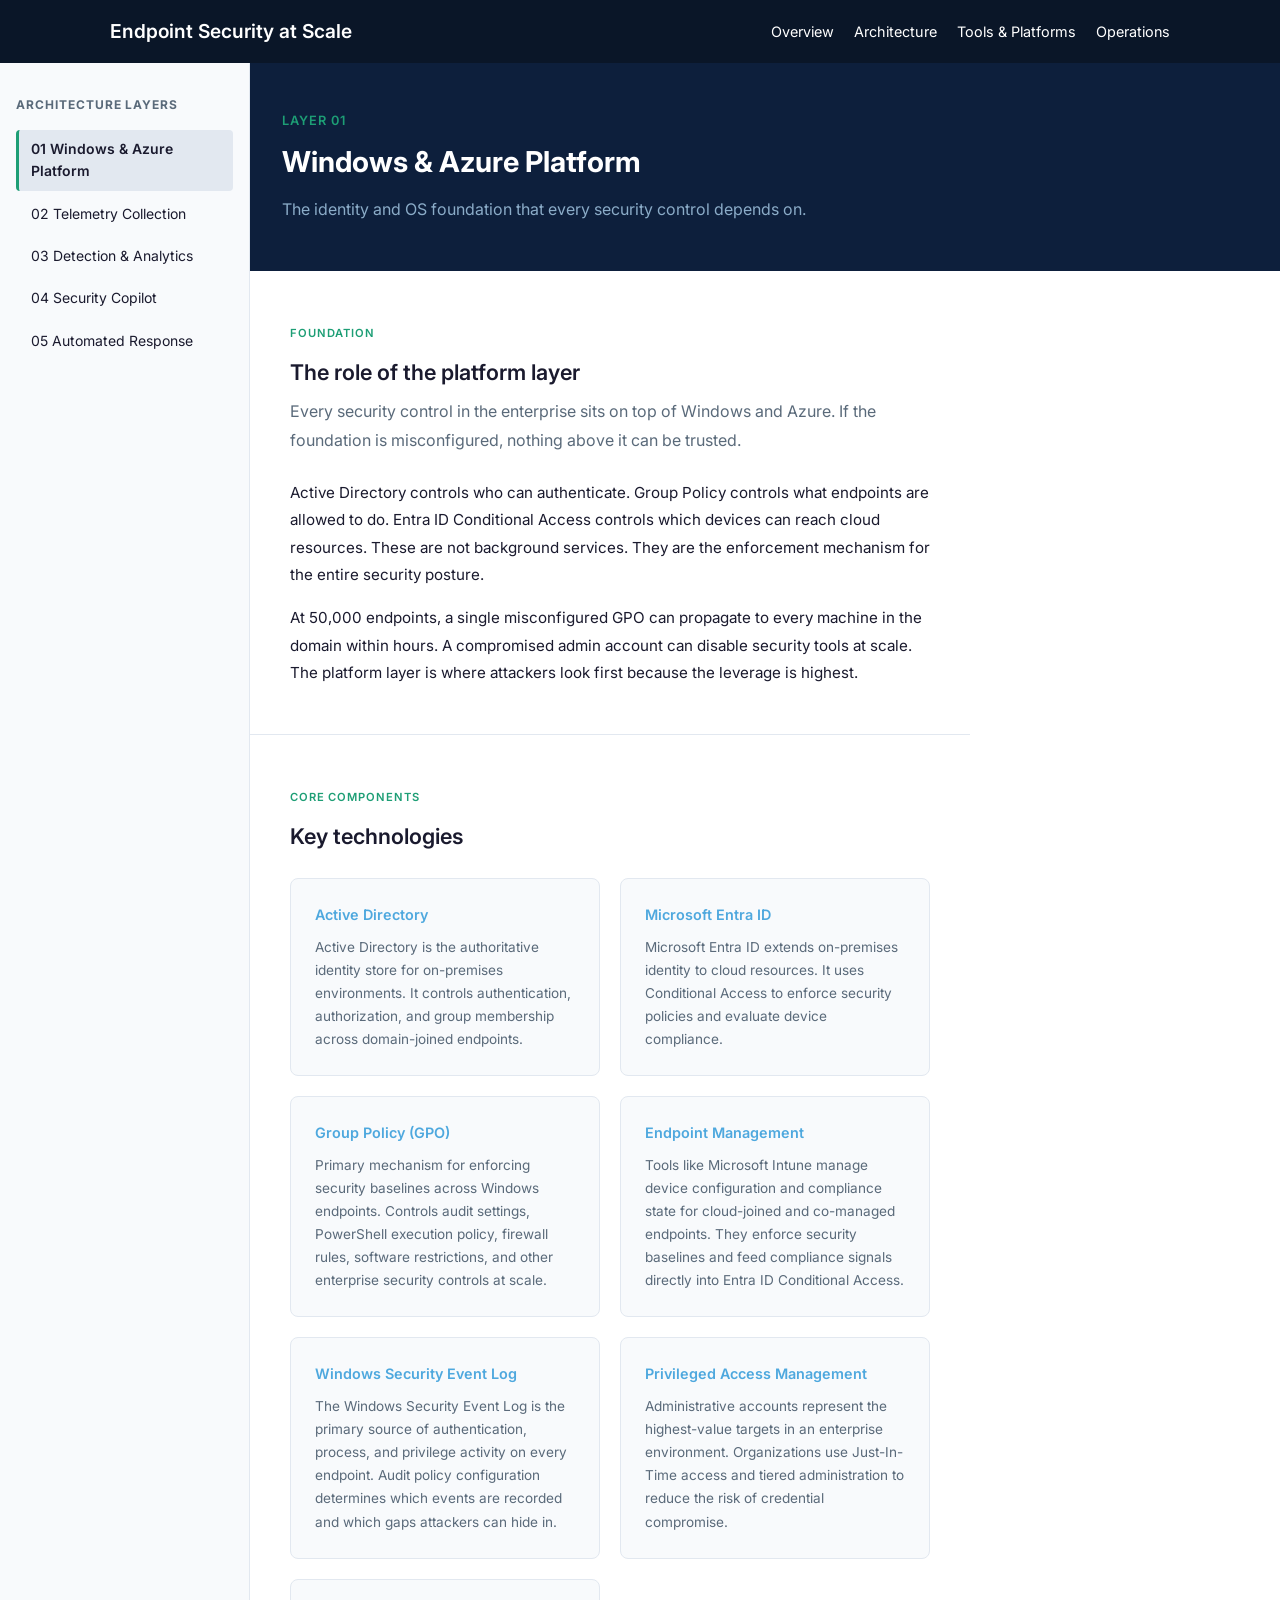
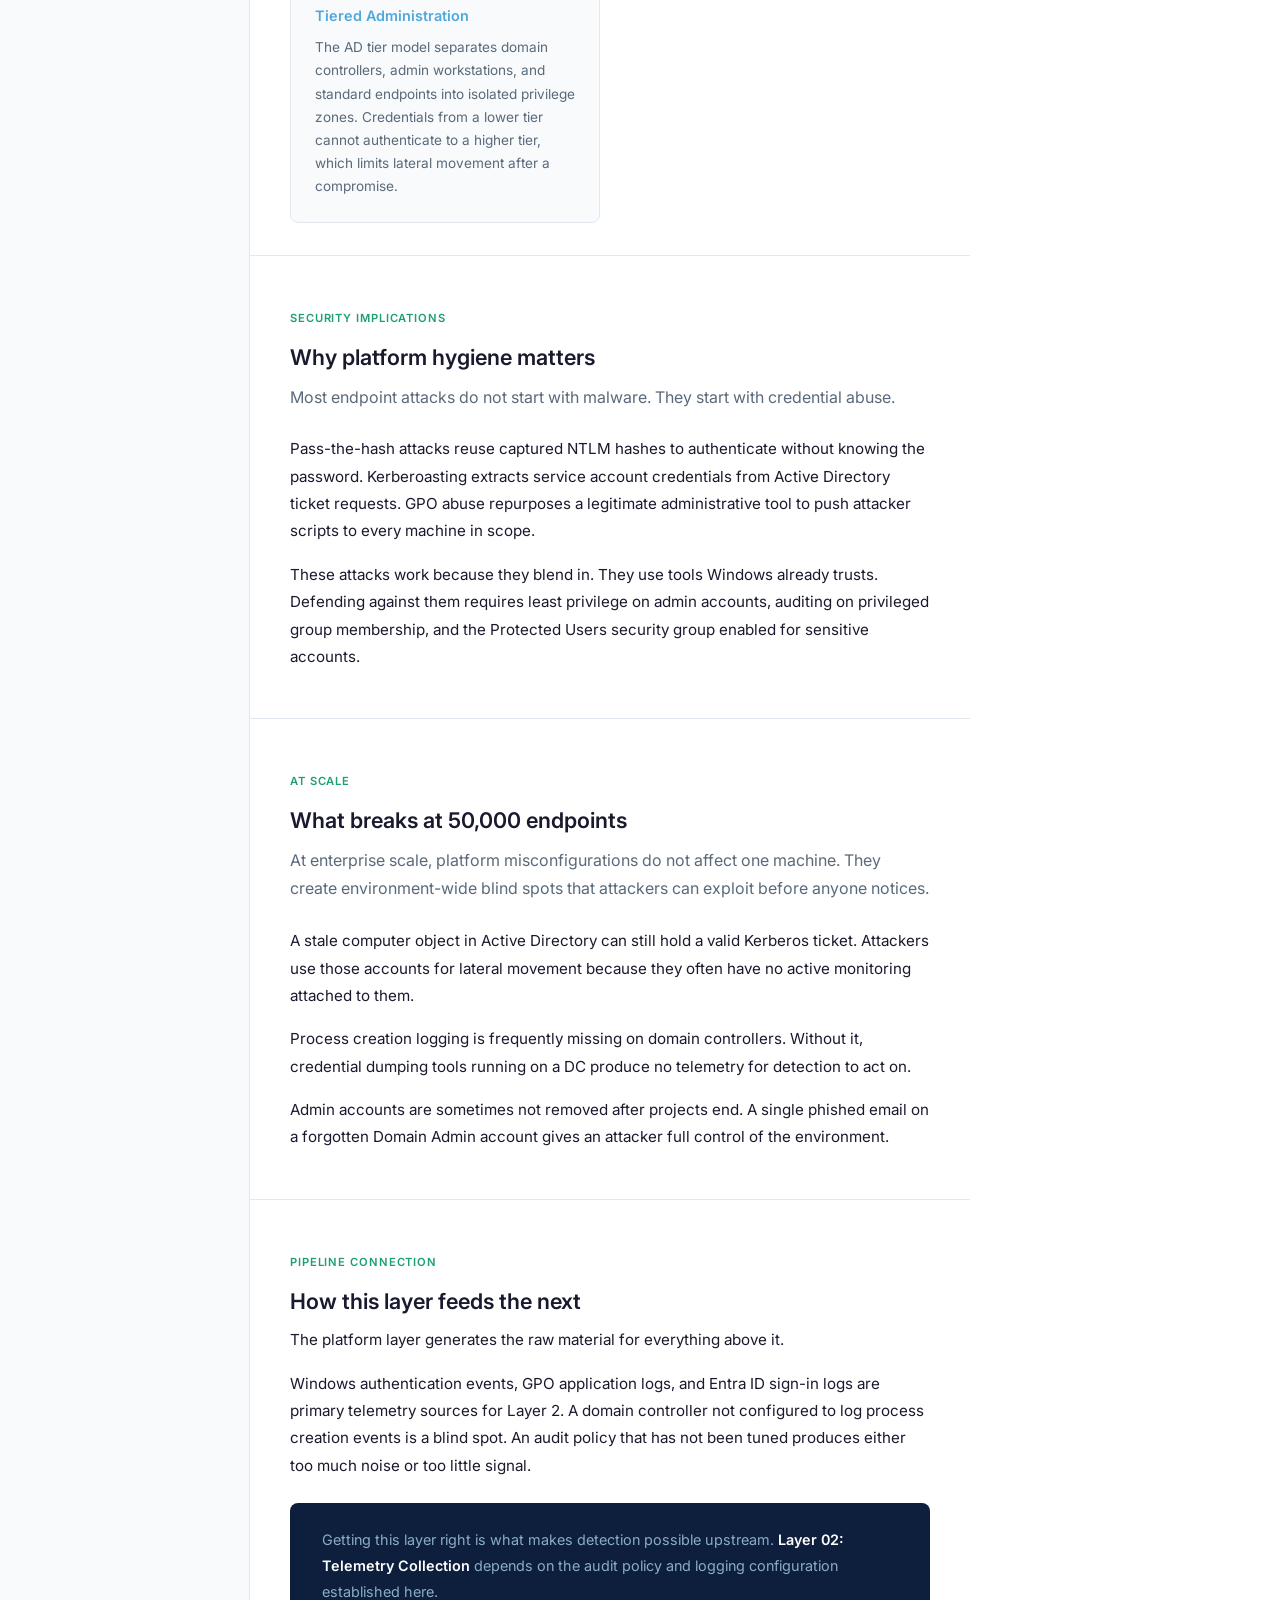
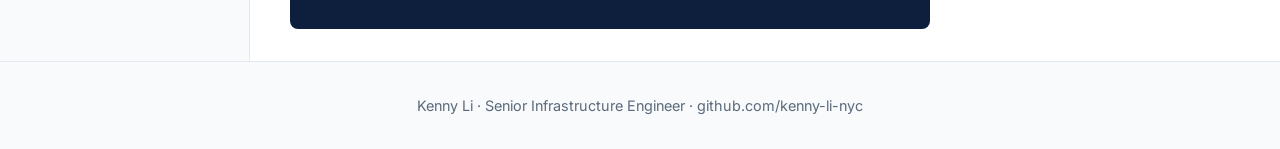
==== commit bbb52d61: "docs: update Endpoint Management description Co-authored-by: aider (gemini/gemini-3.1-flash-lite) <a" ====
--- a/layer1.html
+++ b/layer1.html
@@ -70,7 +70,7 @@
                         </div>
                         <div class="tech-card">
                             <h4>Endpoint Management</h4>
-                            <p>Tools like Microsoft Intune manage device configuration and compliance state for cloud endpoints. They enforce security baselines and feed compliance signals directly into Entra ID Conditional Access.</p>
+                            <p>Tools like Microsoft Intune manage device configuration and compliance state for cloud-joined and co-managed endpoints. They enforce security baselines and feed compliance signals directly into Entra ID Conditional Access.</p>
                         </div>
                         <div class="tech-card">
                             <h4>Windows Security Event Log</h4>
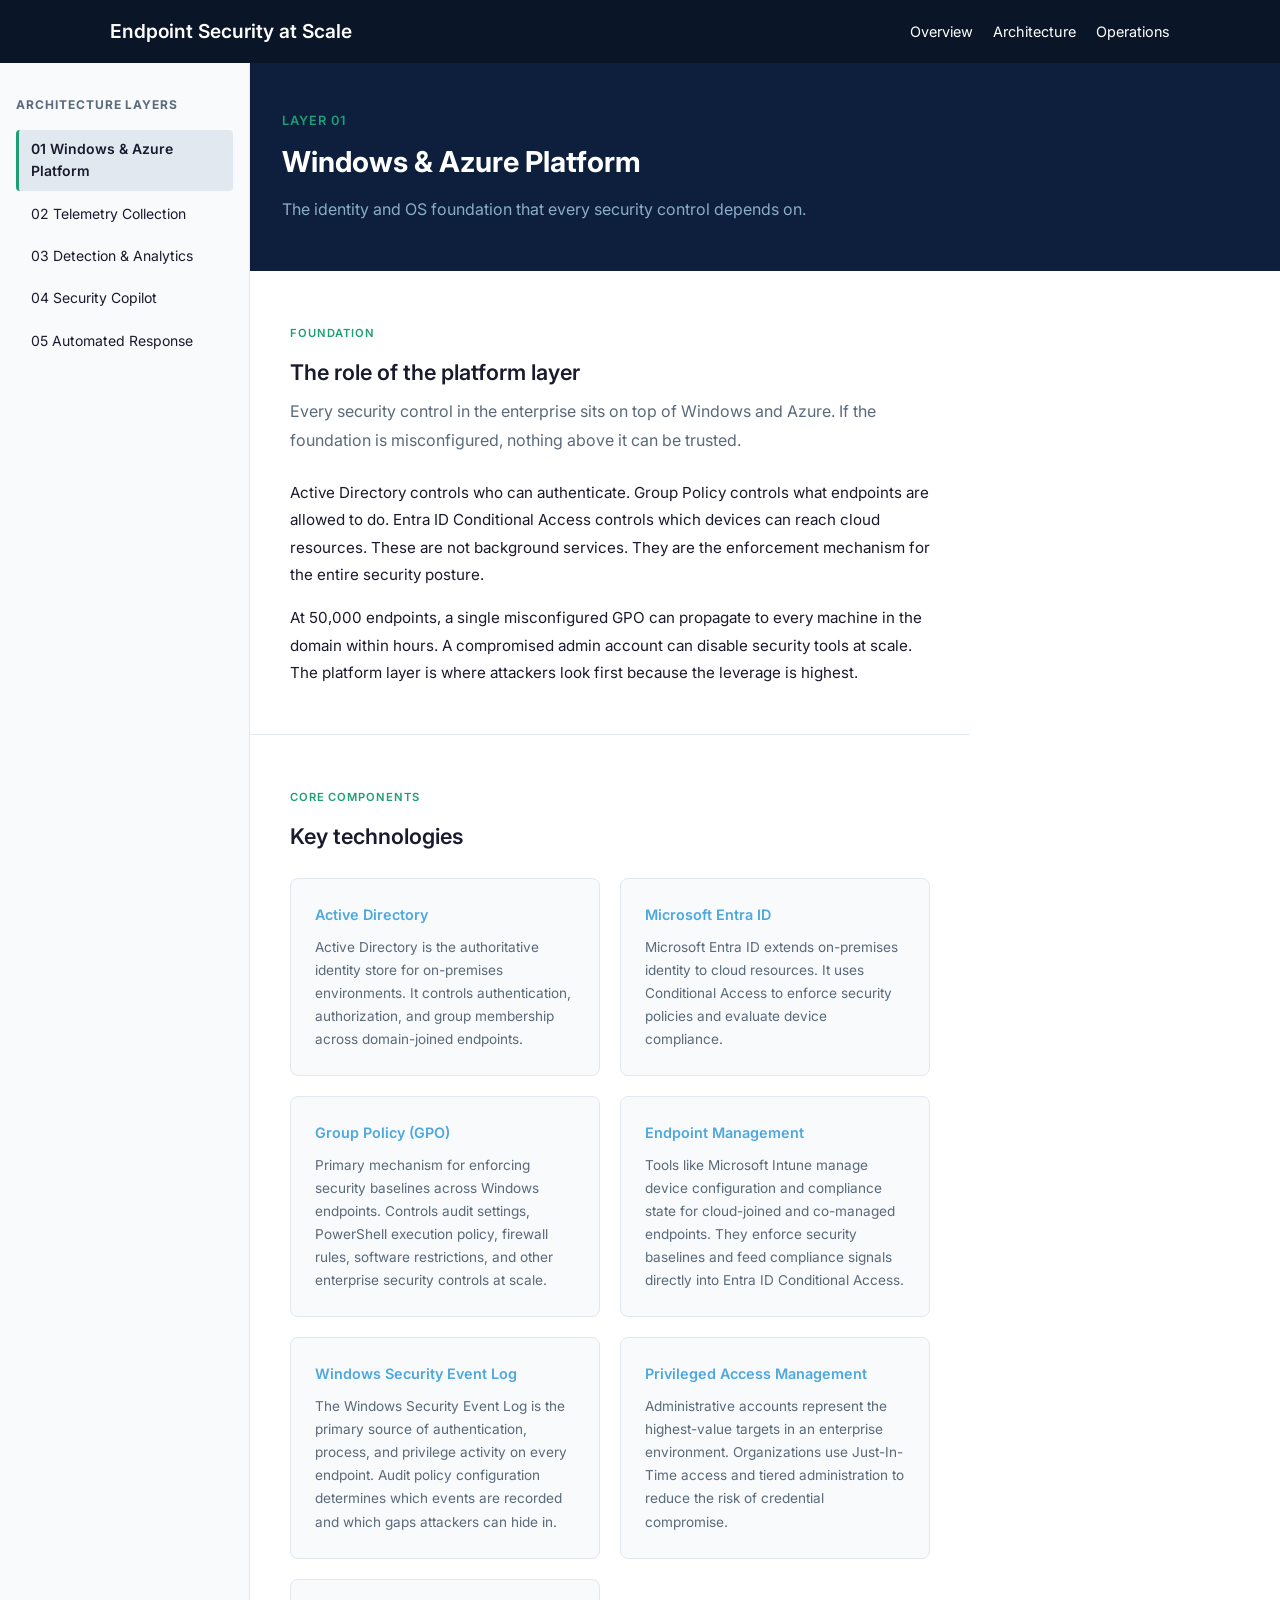
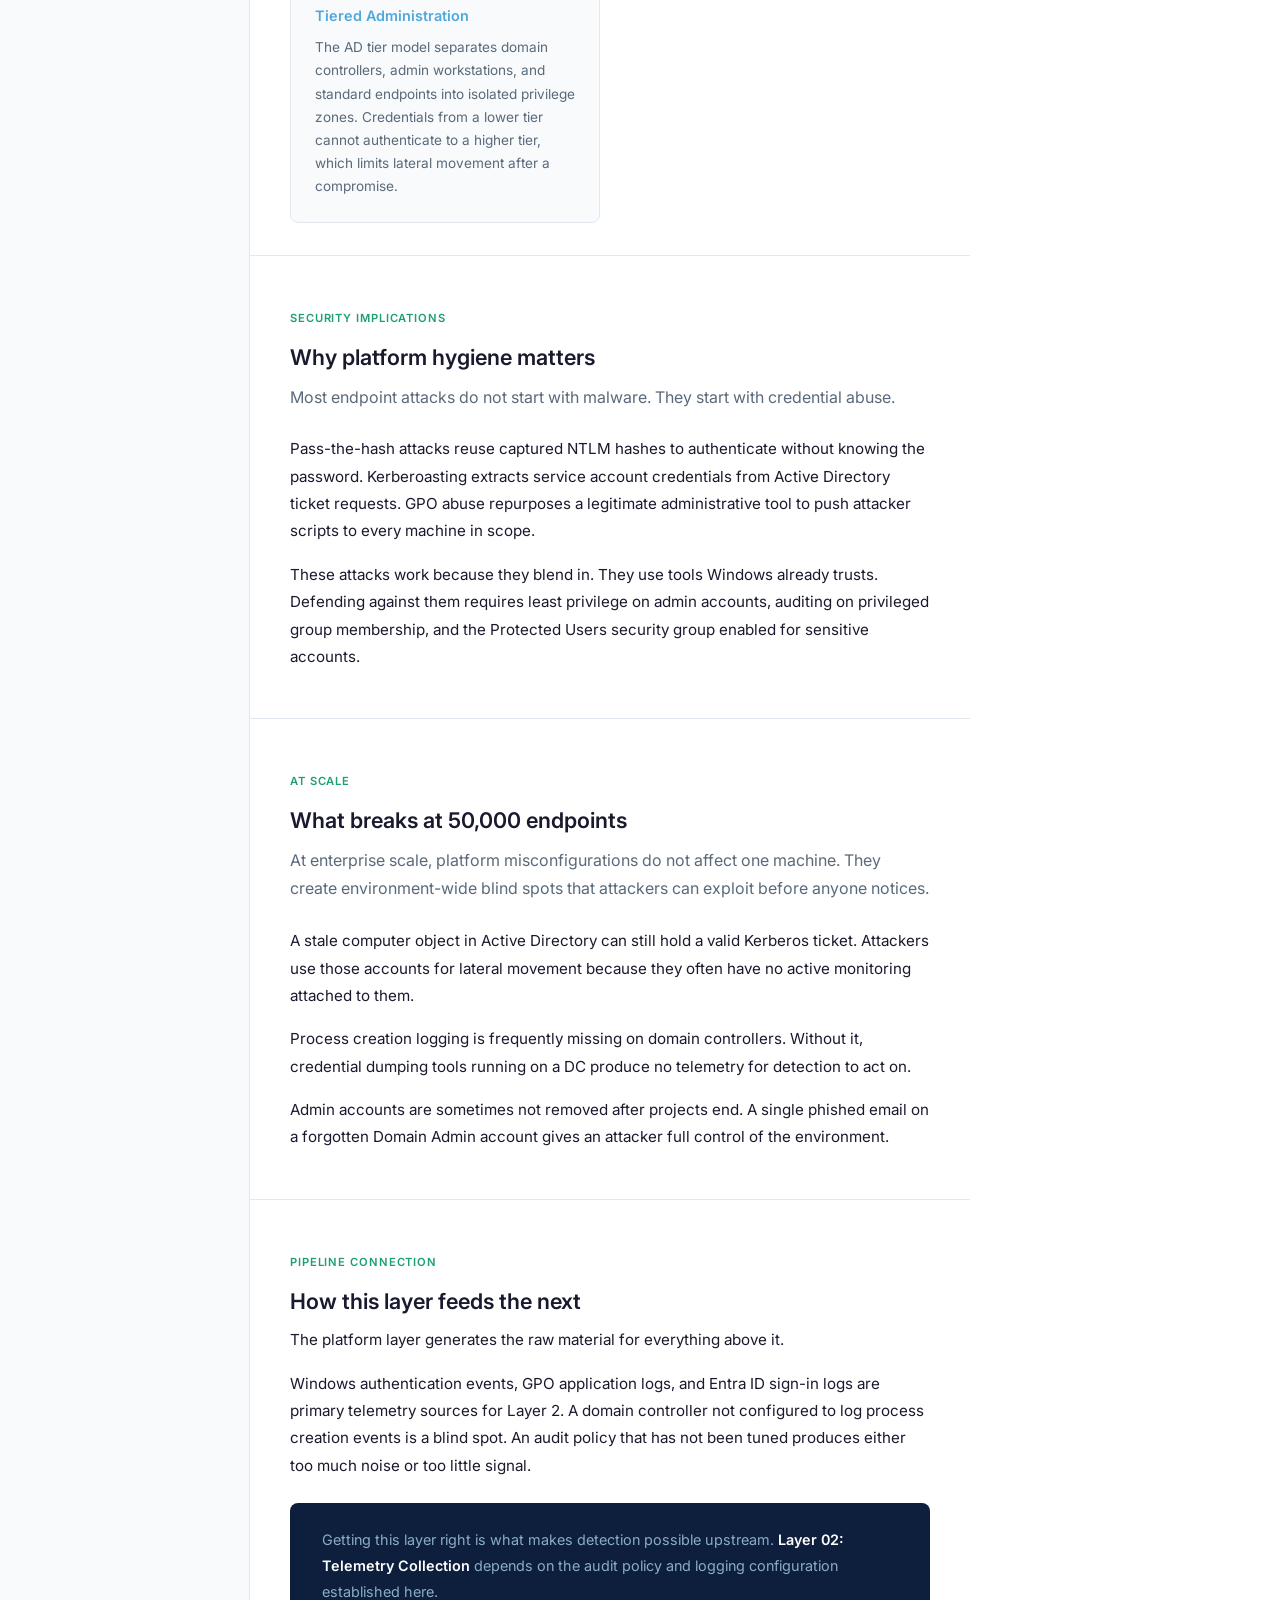
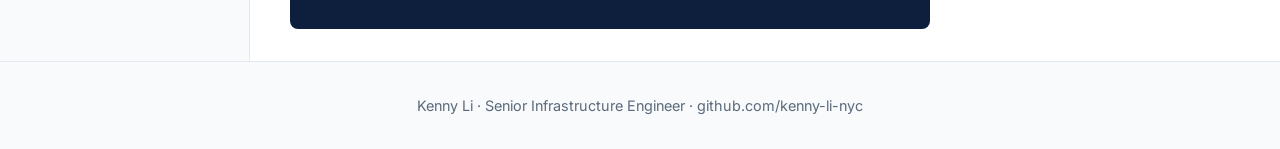
==== commit 7e8a0d25: "chore: remove Tools & Platforms link from navigation Co-authored-by: aider (gemini/gemini-3.1-flash-" ====
--- a/layer1.html
+++ b/layer1.html
@@ -18,7 +18,6 @@
             <ul class="nav-links">
                 <li><a href="index.html">Overview</a></li>
                 <li><a href="layer1.html">Architecture</a></li>
-                <li><a href="tools.html">Tools & Platforms</a></li>
                 <li><a href="operations.html">Operations</a></li>
             </ul>
         </div>
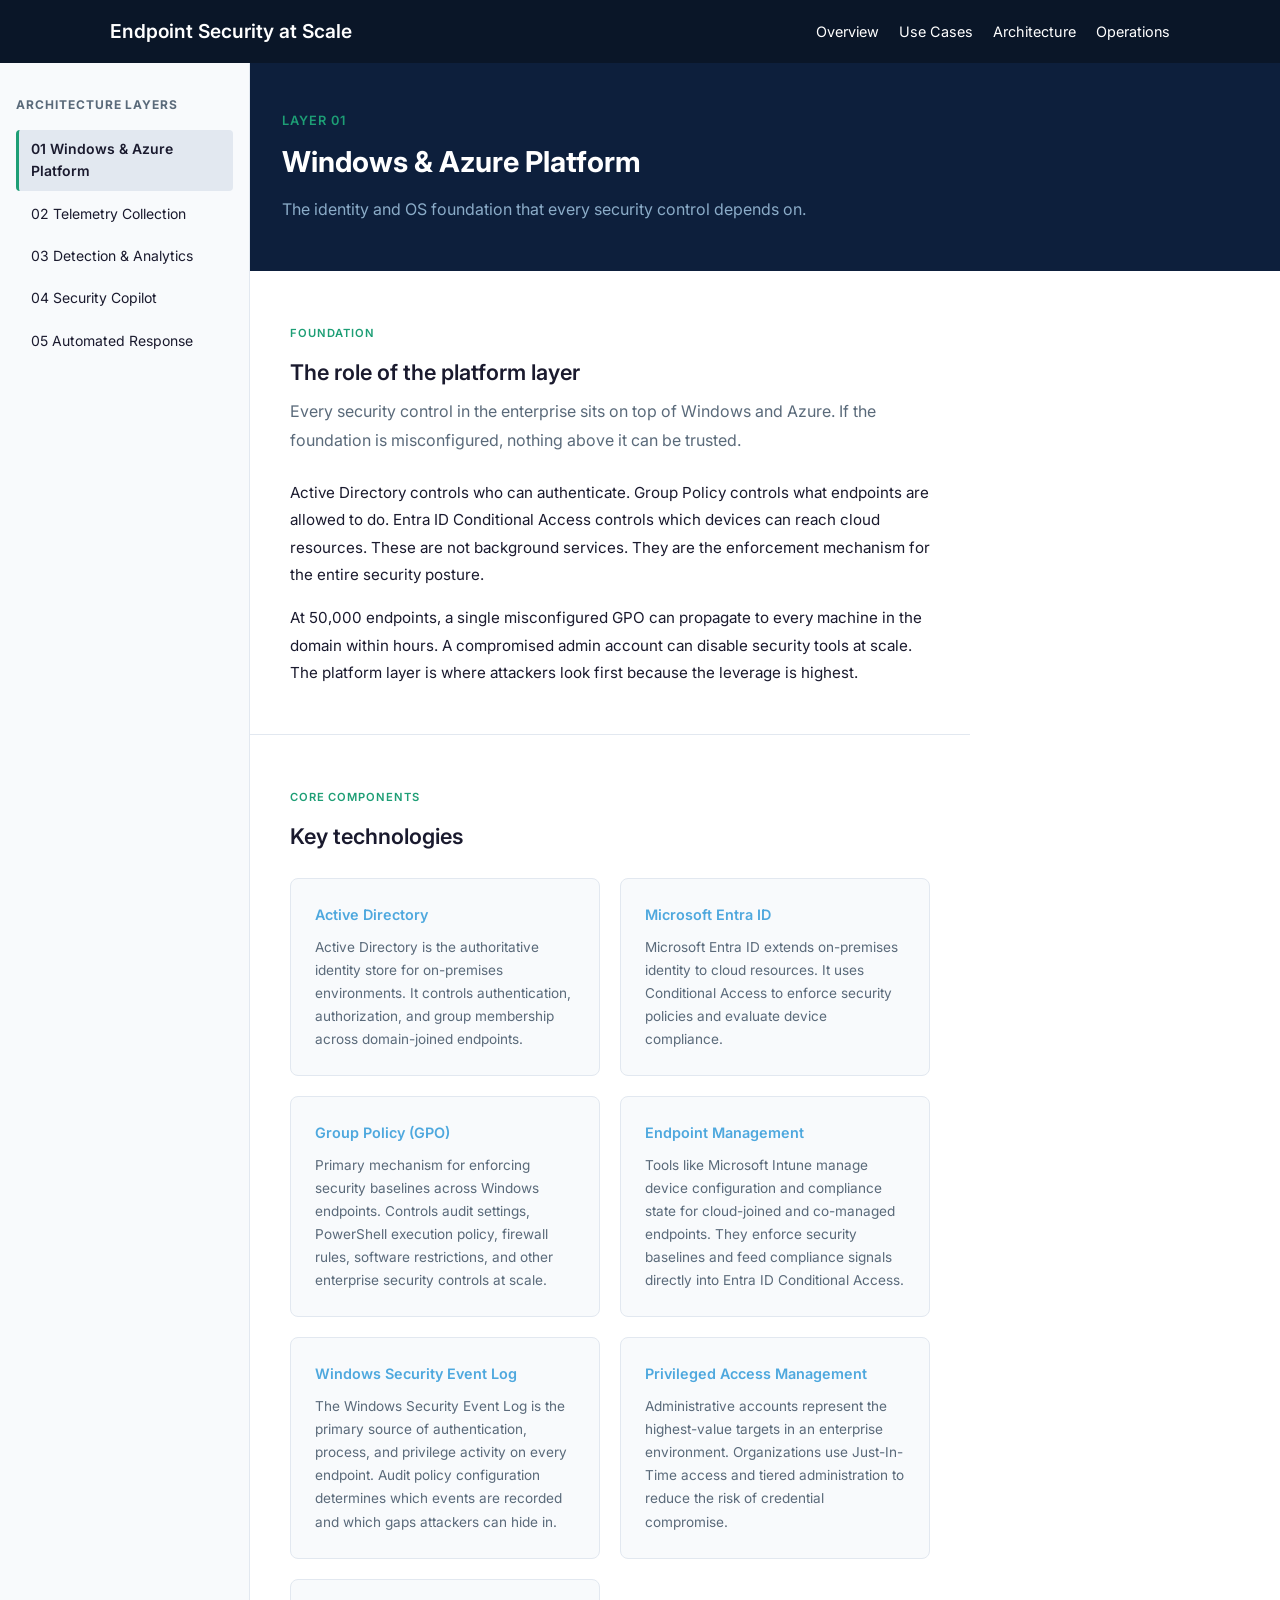
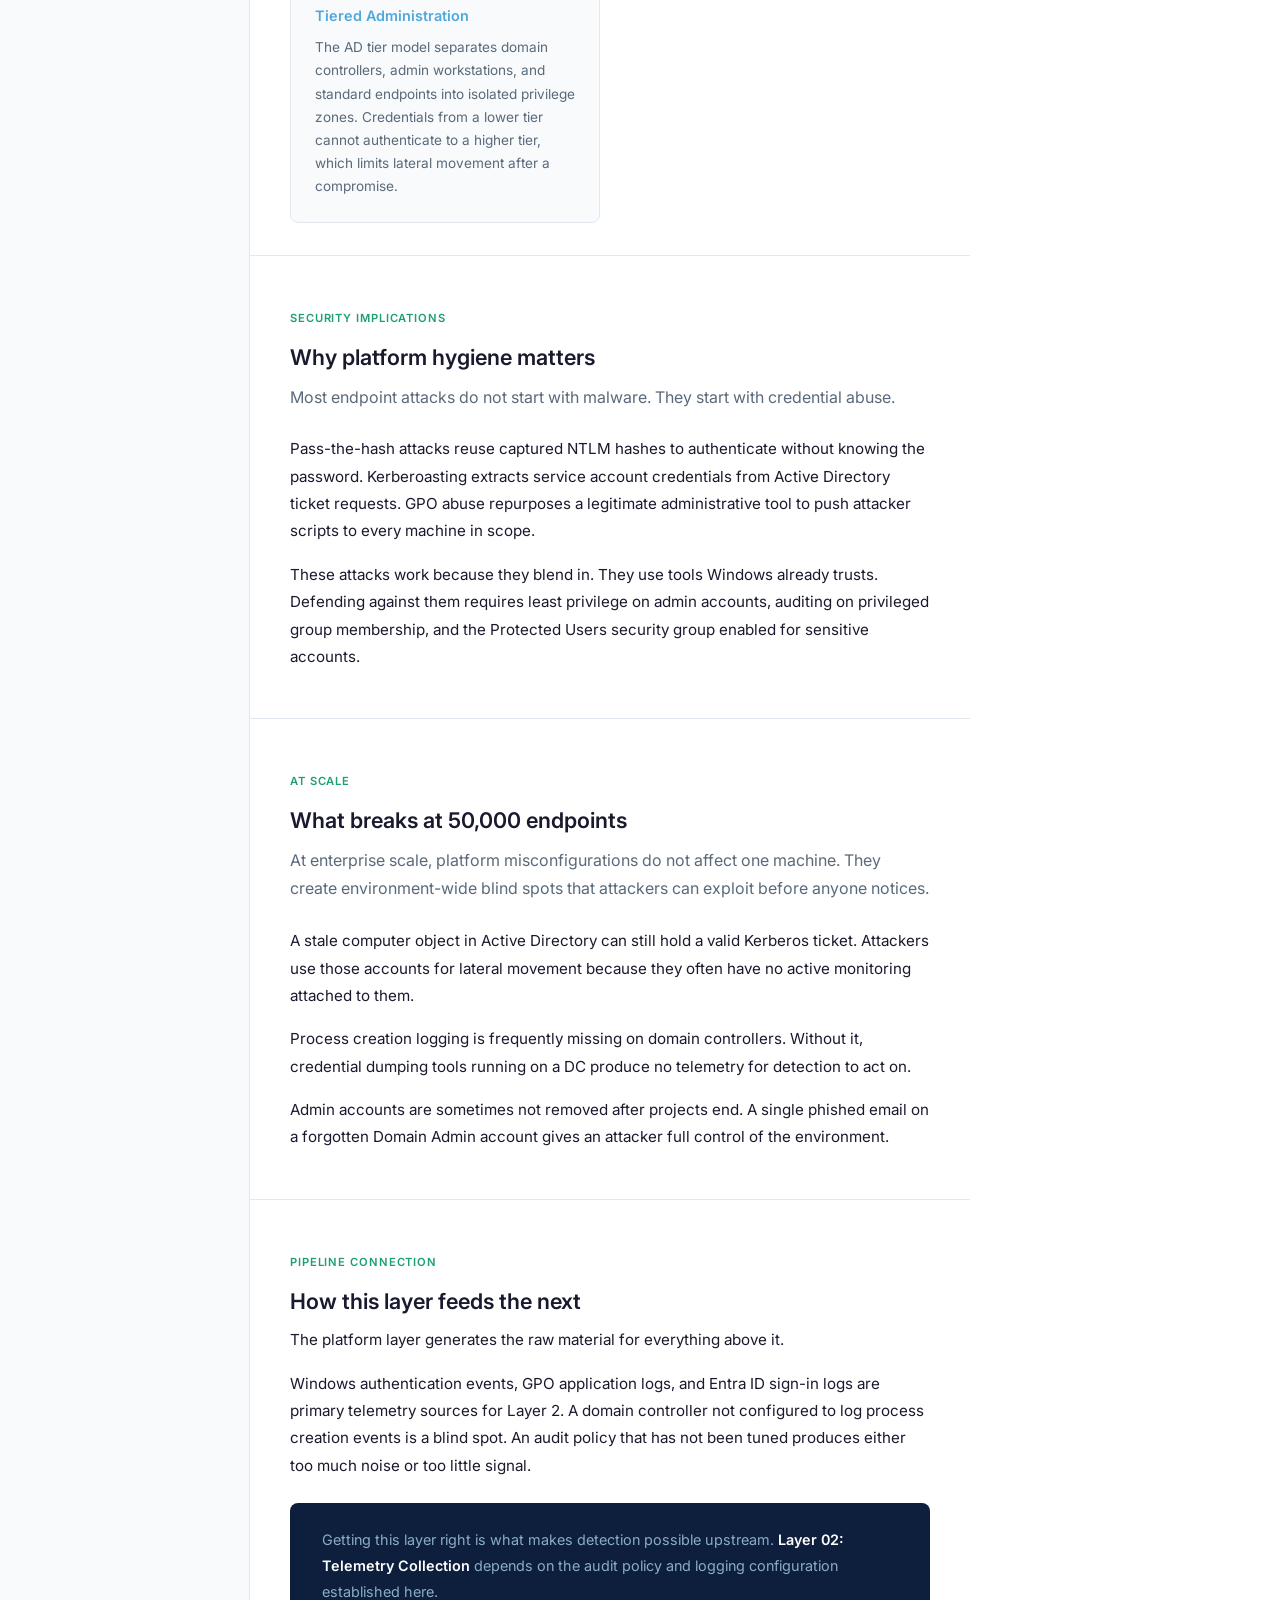
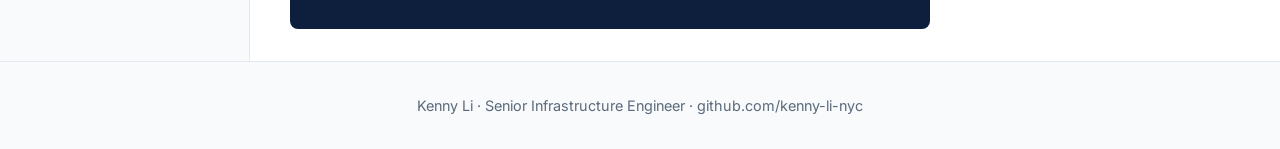
==== commit c2282f92: "feat: add Use Cases link to navigation Co-authored-by: aider (gemini/gemini-3.1-flash-lite) <aider@a" ====
--- a/layer1.html
+++ b/layer1.html
@@ -17,6 +17,7 @@
             <button class="menu-toggle" aria-label="Toggle menu">☰</button>
             <ul class="nav-links">
                 <li><a href="index.html">Overview</a></li>
+                <li><a href="usecases.html">Use Cases</a></li>
                 <li><a href="layer1.html">Architecture</a></li>
                 <li><a href="operations.html">Operations</a></li>
             </ul>
